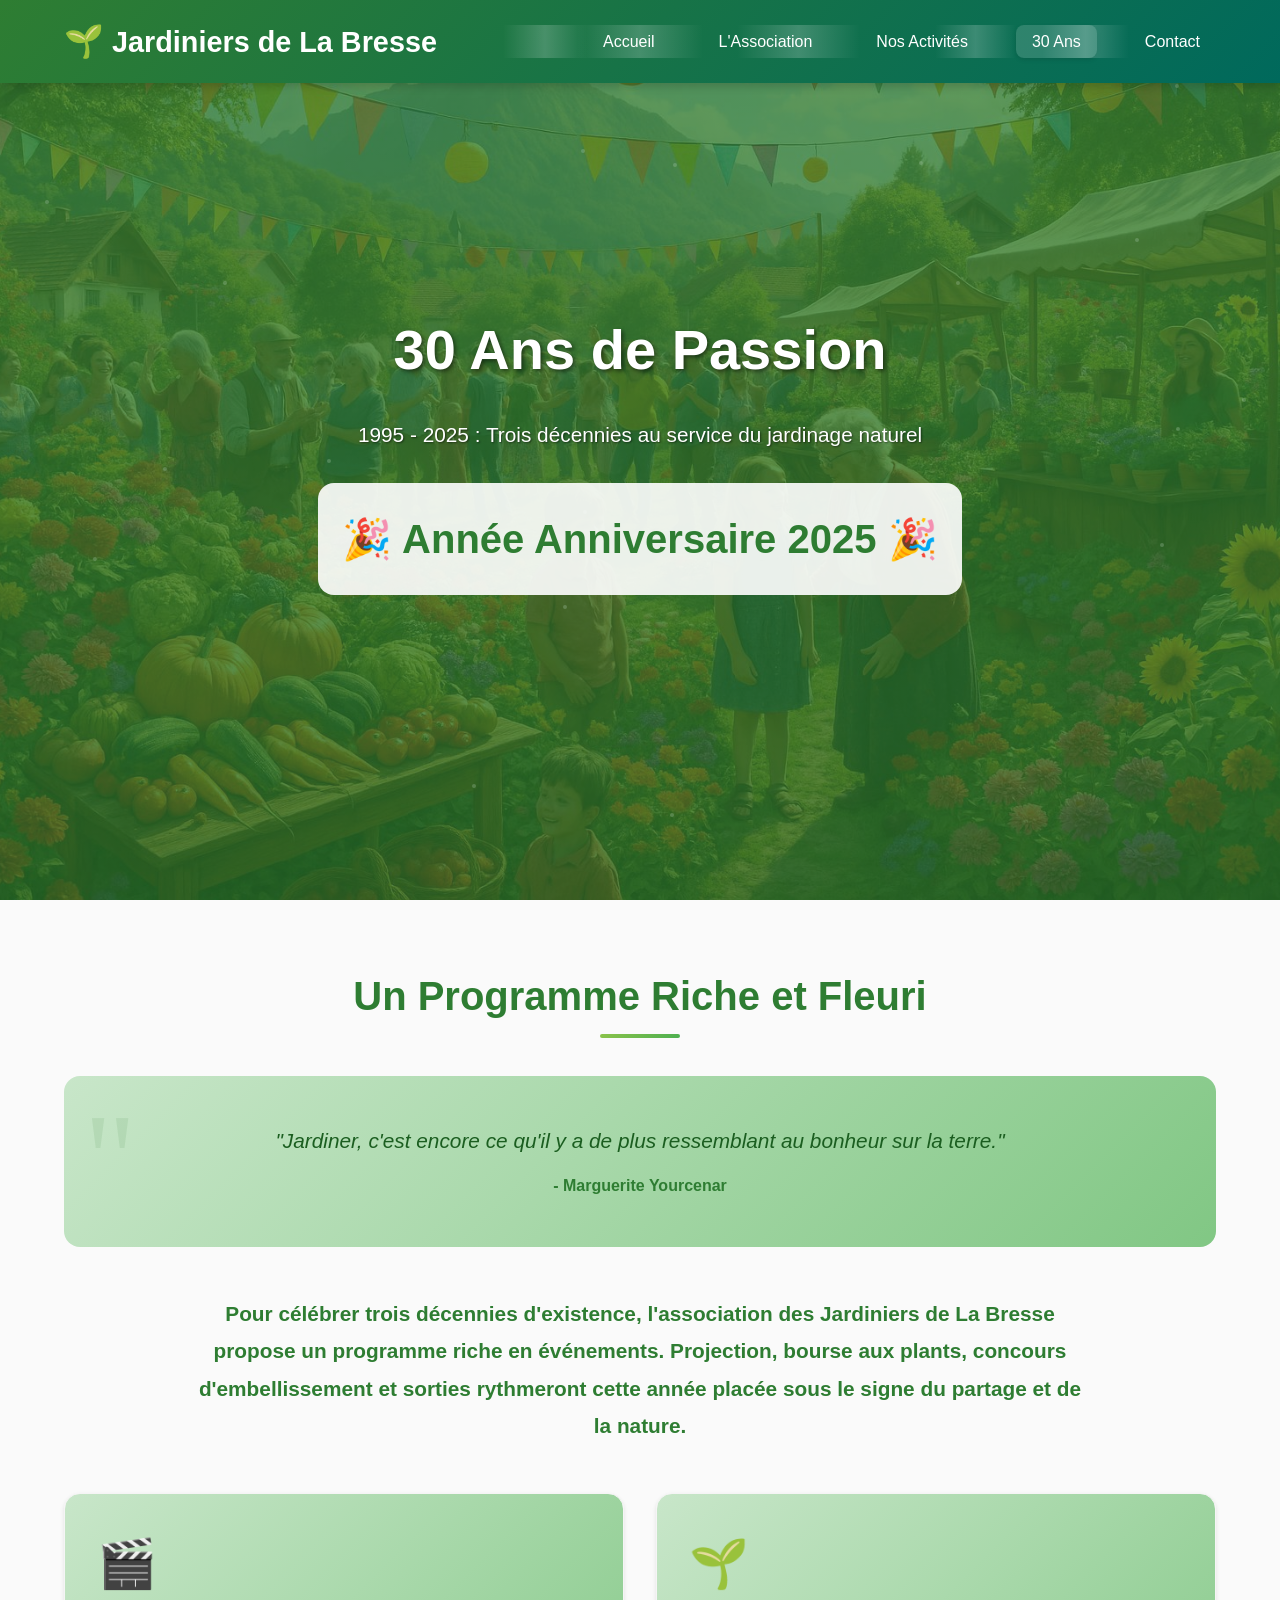
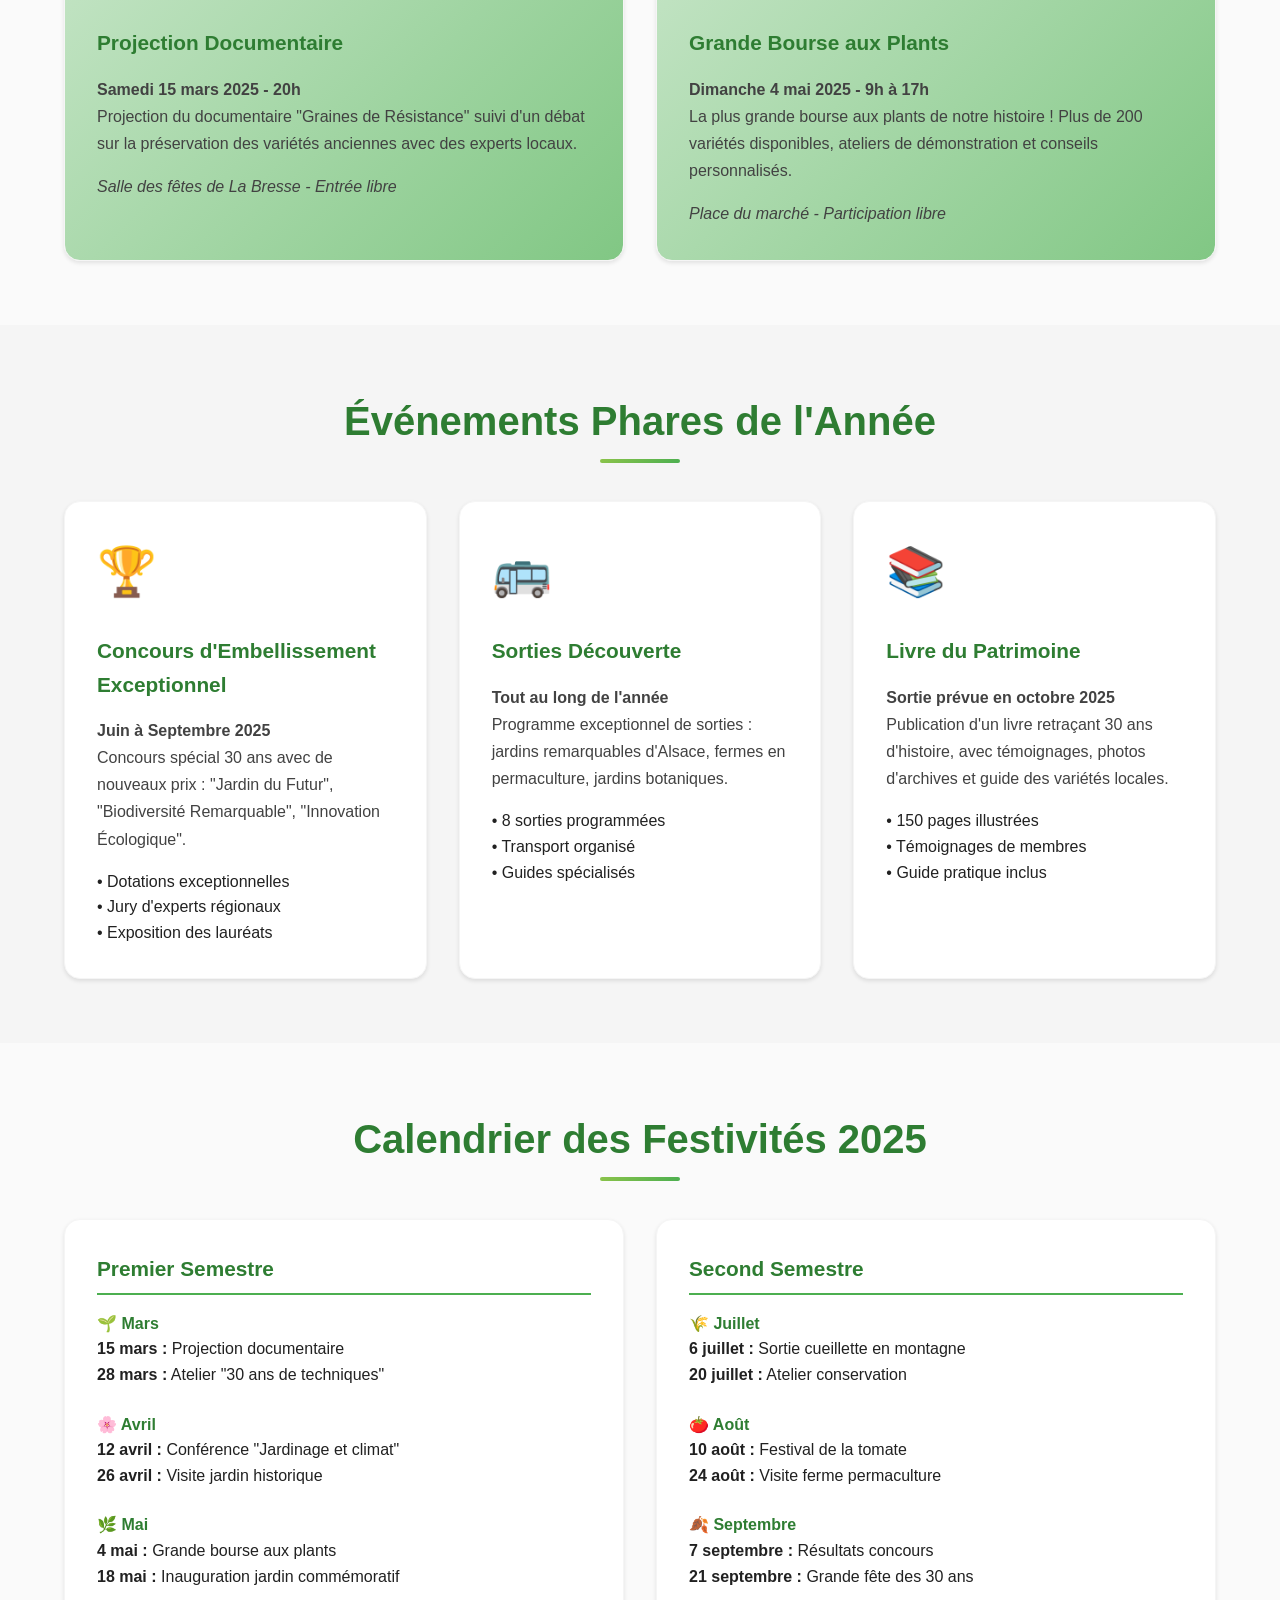
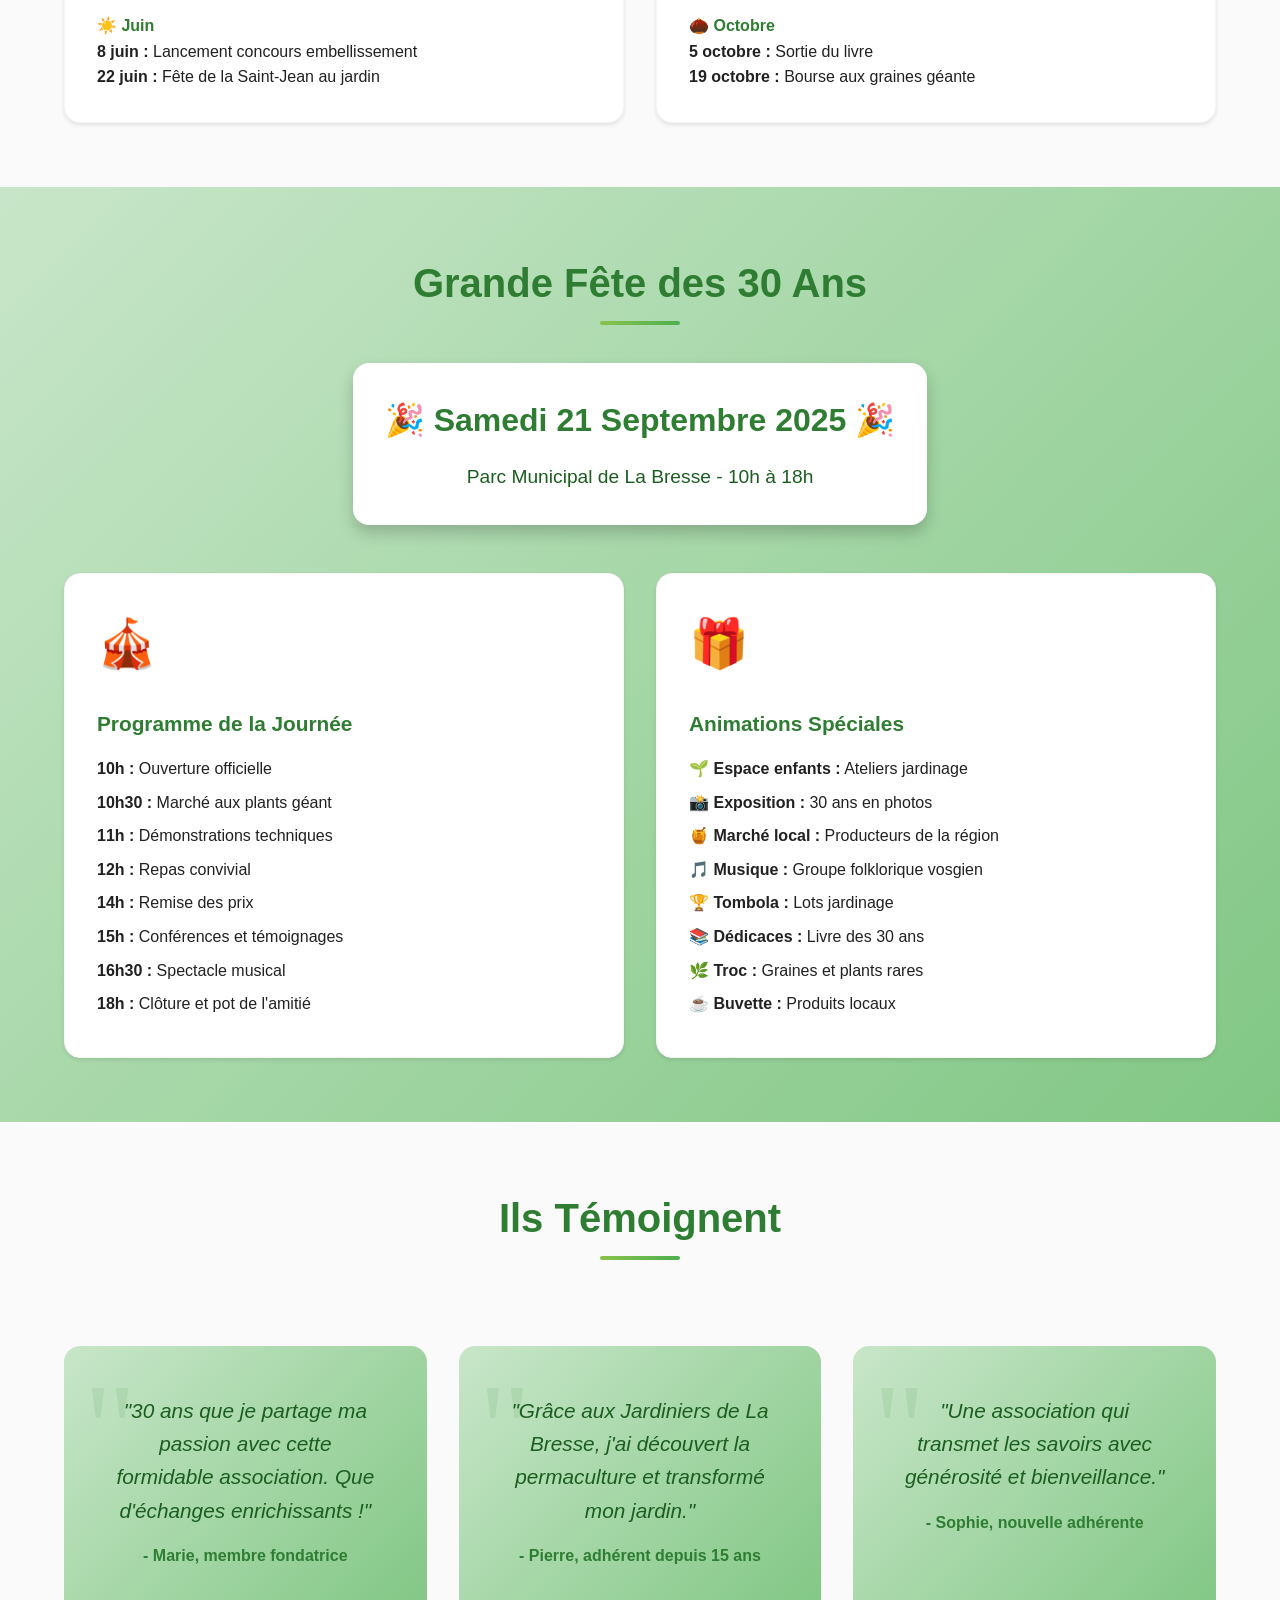
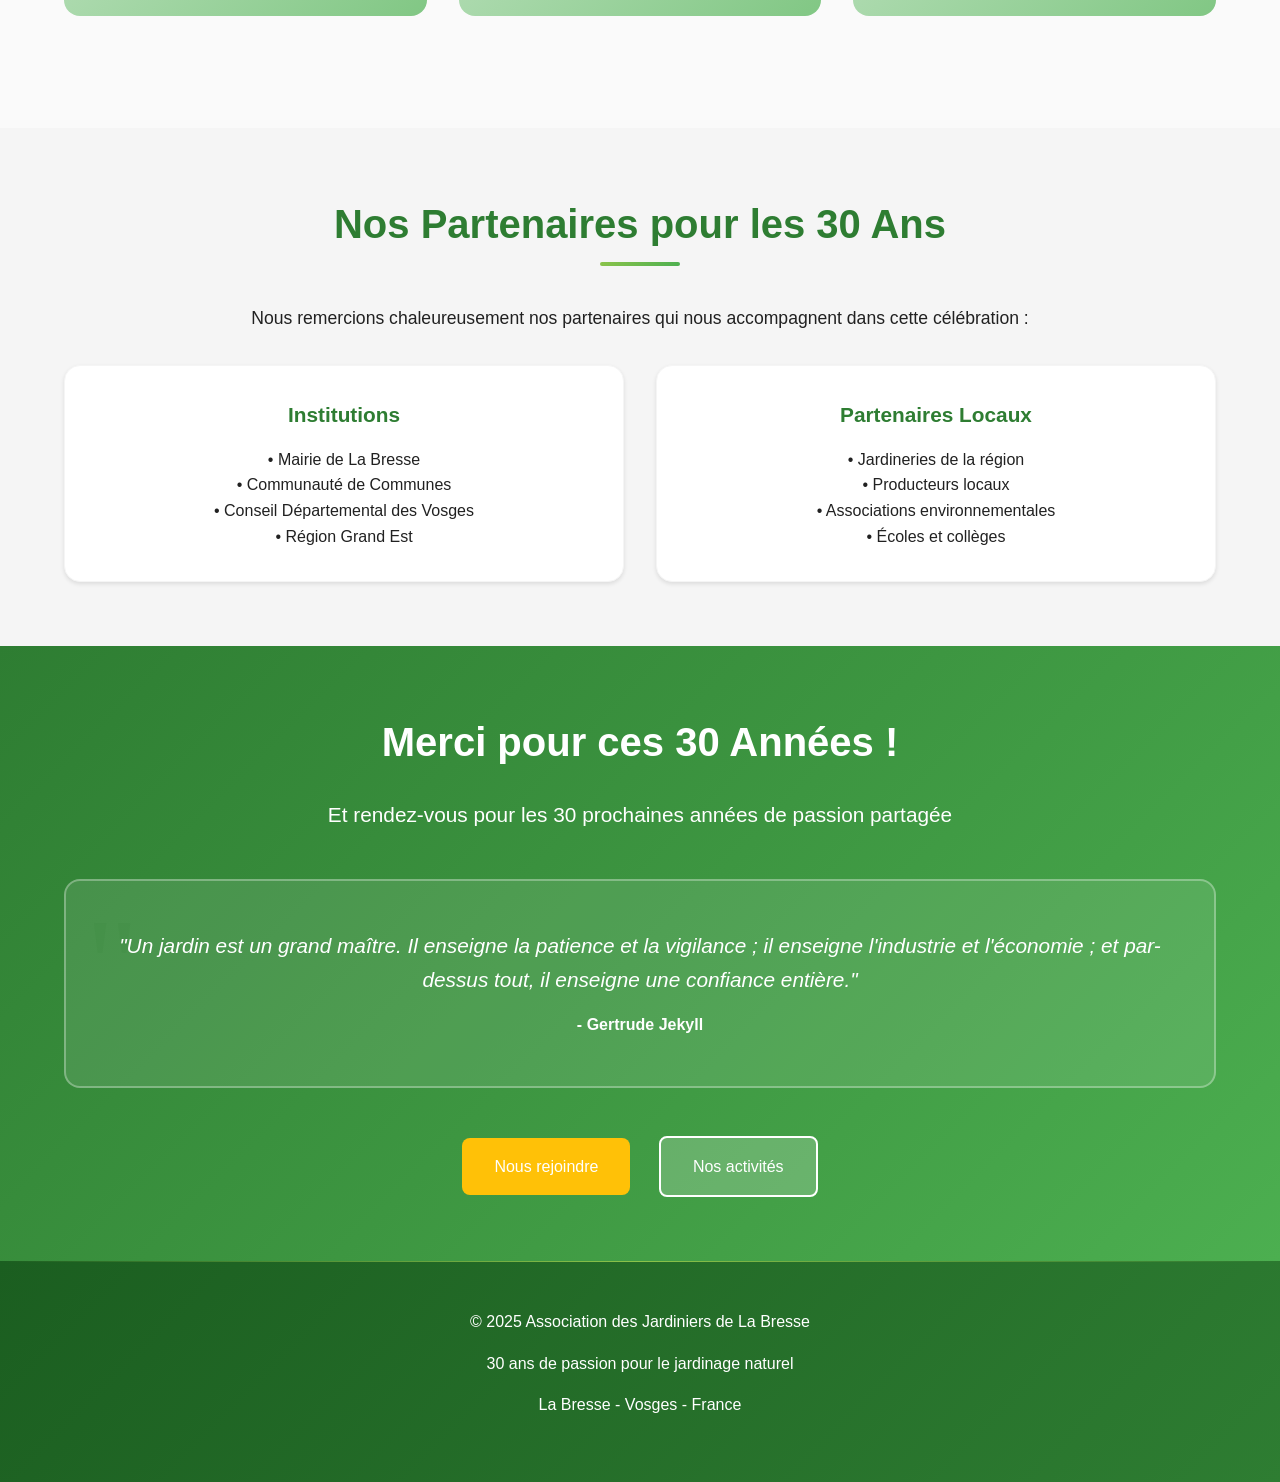
==== 30ans.html @ c486d7d0 "initial" ====
<!DOCTYPE html>
<html lang="fr">
<head>
    <meta charset="UTF-8">
    <meta name="viewport" content="width=device-width, initial-scale=1.0">
    <title>30 Ans - Jardiniers de La Bresse</title>
    <link rel="stylesheet" href="css/styles.css">
</head>
<body>
    <!-- Navigation -->
    <nav class="navbar">
        <div class="nav-container">
            <a href="index.html" class="logo">Jardiniers de La Bresse</a>
            <ul class="nav-menu">
                <li><a href="index.html" class="nav-link">Accueil</a></li>
                <li><a href="association.html" class="nav-link">L'Association</a></li>
                <li><a href="activites.html" class="nav-link">Nos Activités</a></li>
                <li><a href="30ans.html" class="nav-link active">30 Ans</a></li>
                <li><a href="contact.html" class="nav-link">Contact</a></li>
            </ul>
            <button class="nav-toggle" onclick="toggleMenu()">☰</button>
        </div>
    </nav>

    <!-- Section Hero -->
    <section class="hero" style="background: linear-gradient(rgba(46, 125, 50, 0.6), rgba(27, 94, 32, 0.6)), url('images/celebration-30ans.jpg'); background-size: cover; background-position: center;">
        <div class="hero-content">
            <h1>30 Ans de Passion</h1>
            <p class="subtitle">1995 - 2025 : Trois décennies au service du jardinage naturel</p>
            <div style="background: rgba(255, 255, 255, 0.9); padding: var(--spacing-md); border-radius: var(--border-radius-lg); margin-top: var(--spacing-lg); color: var(--color-vert-principal);">
                <h2 style="font-size: 2.5rem; margin: 0;">🎉 Année Anniversaire 2025 🎉</h2>
            </div>
        </div>
    </section>

    <!-- Section Programme Riche et Fleuri -->
    <section class="section">
        <div class="container">
            <h2 class="section-title">Un Programme Riche et Fleuri</h2>
            
            <div class="citation">
                <p class="citation-text">"Jardiner, c'est encore ce qu'il y a de plus ressemblant au bonheur sur la terre."</p>
                <p class="citation-author">- Marguerite Yourcenar</p>
            </div>

            <div style="text-align: center; max-width: 900px; margin: 0 auto var(--spacing-xl) auto;">
                <p style="font-size: 1.3rem; line-height: 1.8; margin-bottom: var(--spacing-lg); color: var(--color-vert-principal); font-weight: 500;">
                    <strong>Pour célébrer trois décennies d'existence, l'association des Jardiniers de La Bresse propose un programme riche en événements. 
                    Projection, bourse aux plants, concours d'embellissement et sorties rythmeront cette année placée sous le signe du partage et de la nature.</strong>
                </p>
            </div>

            <div class="grid grid-2">
                <div class="card" style="background: linear-gradient(135deg, var(--color-vert-tendre), var(--color-ciel));">
                    <div class="card-icon">🎬</div>
                    <h3>Projection Documentaire</h3>
                    <p><strong>Samedi 15 mars 2025 - 20h</strong></p>
                    <p>Projection du documentaire "Graines de Résistance" suivi d'un débat sur la préservation des variétés anciennes avec des experts locaux.</p>
                    <p style="margin-top: var(--spacing-sm); font-style: italic;">Salle des fêtes de La Bresse - Entrée libre</p>
                </div>
                <div class="card" style="background: linear-gradient(135deg, var(--color-vert-tendre), var(--color-ciel));">
                    <div class="card-icon">🌱</div>
                    <h3>Grande Bourse aux Plants</h3>
                    <p><strong>Dimanche 4 mai 2025 - 9h à 17h</strong></p>
                    <p>La plus grande bourse aux plants de notre histoire ! Plus de 200 variétés disponibles, ateliers de démonstration et conseils personnalisés.</p>
                    <p style="margin-top: var(--spacing-sm); font-style: italic;">Place du marché - Participation libre</p>
                </div>
            </div>
        </div>
    </section>

    <!-- Section Événements Phares -->
    <section class="section" style="background: var(--color-gris-clair);">
        <div class="container">
            <h2 class="section-title">Événements Phares de l'Année</h2>
            
            <div class="grid grid-3">
                <div class="card">
                    <div class="card-icon">🏆</div>
                    <h3>Concours d'Embellissement Exceptionnel</h3>
                    <p><strong>Juin à Septembre 2025</strong></p>
                    <p>Concours spécial 30 ans avec de nouveaux prix : "Jardin du Futur", "Biodiversité Remarquable", "Innovation Écologique".</p>
                    <ul style="list-style: none; padding: 0; margin-top: var(--spacing-sm);">
                        <li>• Dotations exceptionnelles</li>
                        <li>• Jury d'experts régionaux</li>
                        <li>• Exposition des lauréats</li>
                    </ul>
                </div>
                <div class="card">
                    <div class="card-icon">🚌</div>
                    <h3>Sorties Découverte</h3>
                    <p><strong>Tout au long de l'année</strong></p>
                    <p>Programme exceptionnel de sorties : jardins remarquables d'Alsace, fermes en permaculture, jardins botaniques.</p>
                    <ul style="list-style: none; padding: 0; margin-top: var(--spacing-sm);">
                        <li>• 8 sorties programmées</li>
                        <li>• Transport organisé</li>
                        <li>• Guides spécialisés</li>
                    </ul>
                </div>
                <div class="card">
                    <div class="card-icon">📚</div>
                    <h3>Livre du Patrimoine</h3>
                    <p><strong>Sortie prévue en octobre 2025</strong></p>
                    <p>Publication d'un livre retraçant 30 ans d'histoire, avec témoignages, photos d'archives et guide des variétés locales.</p>
                    <ul style="list-style: none; padding: 0; margin-top: var(--spacing-sm);">
                        <li>• 150 pages illustrées</li>
                        <li>• Témoignages de membres</li>
                        <li>• Guide pratique inclus</li>
                    </ul>
                </div>
            </div>
        </div>
    </section>

    <!-- Section Calendrier Détaillé -->
    <section class="section">
        <div class="container">
            <h2 class="section-title">Calendrier des Festivités 2025</h2>
            
            <div class="grid grid-2">
                <div class="card">
                    <h3 style="color: var(--color-vert-principal); border-bottom: 2px solid var(--color-vert-clair); padding-bottom: var(--spacing-xs);">Premier Semestre</h3>
                    
                    <div style="margin-bottom: var(--spacing-md);">
                        <h4 style="color: var(--color-vert-principal);">🌱 Mars</h4>
                        <ul style="list-style: none; padding: 0;">
                            <li><strong>15 mars :</strong> Projection documentaire</li>
                            <li><strong>28 mars :</strong> Atelier "30 ans de techniques"</li>
                        </ul>
                    </div>
                    
                    <div style="margin-bottom: var(--spacing-md);">
                        <h4 style="color: var(--color-vert-principal);">🌸 Avril</h4>
                        <ul style="list-style: none; padding: 0;">
                            <li><strong>12 avril :</strong> Conférence "Jardinage et climat"</li>
                            <li><strong>26 avril :</strong> Visite jardin historique</li>
                        </ul>
                    </div>
                    
                    <div style="margin-bottom: var(--spacing-md);">
                        <h4 style="color: var(--color-vert-principal);">🌿 Mai</h4>
                        <ul style="list-style: none; padding: 0;">
                            <li><strong>4 mai :</strong> Grande bourse aux plants</li>
                            <li><strong>18 mai :</strong> Inauguration jardin commémoratif</li>
                        </ul>
                    </div>
                    
                    <div>
                        <h4 style="color: var(--color-vert-principal);">☀️ Juin</h4>
                        <ul style="list-style: none; padding: 0;">
                            <li><strong>8 juin :</strong> Lancement concours embellissement</li>
                            <li><strong>22 juin :</strong> Fête de la Saint-Jean au jardin</li>
                        </ul>
                    </div>
                </div>
                
                <div class="card">
                    <h3 style="color: var(--color-vert-principal); border-bottom: 2px solid var(--color-vert-clair); padding-bottom: var(--spacing-xs);">Second Semestre</h3>
                    
                    <div style="margin-bottom: var(--spacing-md);">
                        <h4 style="color: var(--color-vert-principal);">🌾 Juillet</h4>
                        <ul style="list-style: none; padding: 0;">
                            <li><strong>6 juillet :</strong> Sortie cueillette en montagne</li>
                            <li><strong>20 juillet :</strong> Atelier conservation</li>
                        </ul>
                    </div>
                    
                    <div style="margin-bottom: var(--spacing-md);">
                        <h4 style="color: var(--color-vert-principal);">🍅 Août</h4>
                        <ul style="list-style: none; padding: 0;">
                            <li><strong>10 août :</strong> Festival de la tomate</li>
                            <li><strong>24 août :</strong> Visite ferme permaculture</li>
                        </ul>
                    </div>
                    
                    <div style="margin-bottom: var(--spacing-md);">
                        <h4 style="color: var(--color-vert-principal);">🍂 Septembre</h4>
                        <ul style="list-style: none; padding: 0;">
                            <li><strong>7 septembre :</strong> Résultats concours</li>
                            <li><strong>21 septembre :</strong> Grande fête des 30 ans</li>
                        </ul>
                    </div>
                    
                    <div>
                        <h4 style="color: var(--color-vert-principal);">🌰 Octobre</h4>
                        <ul style="list-style: none; padding: 0;">
                            <li><strong>5 octobre :</strong> Sortie du livre</li>
                            <li><strong>19 octobre :</strong> Bourse aux graines géante</li>
                        </ul>
                    </div>
                </div>
            </div>
        </div>
    </section>

    <!-- Section Grande Fête -->
    <section class="section" style="background: linear-gradient(135deg, var(--color-vert-tendre), var(--color-ciel));">
        <div class="container">
            <h2 class="section-title">Grande Fête des 30 Ans</h2>
            
            <div style="text-align: center; margin-bottom: var(--spacing-xl);">
                <div style="background: var(--color-blanc); padding: var(--spacing-lg); border-radius: var(--border-radius-lg); display: inline-block; box-shadow: var(--shadow-lg);">
                    <h3 style="color: var(--color-vert-principal); font-size: 2rem; margin-bottom: var(--spacing-sm);">🎉 Samedi 21 Septembre 2025 🎉</h3>
                    <p style="font-size: 1.2rem; color: var(--color-vert-fonce);">Parc Municipal de La Bresse - 10h à 18h</p>
                </div>
            </div>

            <div class="grid grid-2">
                <div class="card">
                    <div class="card-icon">🎪</div>
                    <h3>Programme de la Journée</h3>
                    <ul style="list-style: none; padding: 0;">
                        <li style="margin-bottom: var(--spacing-xs);"><strong>10h :</strong> Ouverture officielle</li>
                        <li style="margin-bottom: var(--spacing-xs);"><strong>10h30 :</strong> Marché aux plants géant</li>
                        <li style="margin-bottom: var(--spacing-xs);"><strong>11h :</strong> Démonstrations techniques</li>
                        <li style="margin-bottom: var(--spacing-xs);"><strong>12h :</strong> Repas convivial</li>
                        <li style="margin-bottom: var(--spacing-xs);"><strong>14h :</strong> Remise des prix</li>
                        <li style="margin-bottom: var(--spacing-xs);"><strong>15h :</strong> Conférences et témoignages</li>
                        <li style="margin-bottom: var(--spacing-xs);"><strong>16h30 :</strong> Spectacle musical</li>
                        <li style="margin-bottom: var(--spacing-xs);"><strong>18h :</strong> Clôture et pot de l'amitié</li>
                    </ul>
                </div>
                <div class="card">
                    <div class="card-icon">🎁</div>
                    <h3>Animations Spéciales</h3>
                    <ul style="list-style: none; padding: 0;">
                        <li style="margin-bottom: var(--spacing-xs);">🌱 <strong>Espace enfants :</strong> Ateliers jardinage</li>
                        <li style="margin-bottom: var(--spacing-xs);">📸 <strong>Exposition :</strong> 30 ans en photos</li>
                        <li style="margin-bottom: var(--spacing-xs);">🍯 <strong>Marché local :</strong> Producteurs de la région</li>
                        <li style="margin-bottom: var(--spacing-xs);">🎵 <strong>Musique :</strong> Groupe folklorique vosgien</li>
                        <li style="margin-bottom: var(--spacing-xs);">🏆 <strong>Tombola :</strong> Lots jardinage</li>
                        <li style="margin-bottom: var(--spacing-xs);">📚 <strong>Dédicaces :</strong> Livre des 30 ans</li>
                        <li style="margin-bottom: var(--spacing-xs);">🌿 <strong>Troc :</strong> Graines et plants rares</li>
                        <li style="margin-bottom: var(--spacing-xs);">☕ <strong>Buvette :</strong> Produits locaux</li>
                    </ul>
                </div>
            </div>
        </div>
    </section>

    <!-- Section Témoignages -->
    <section class="section">
        <div class="container">
            <h2 class="section-title">Ils Témoignent</h2>
            
            <div class="grid grid-3">
                <div class="citation">
                    <p class="citation-text">"30 ans que je partage ma passion avec cette formidable association. Que d'échanges enrichissants !"</p>
                    <p class="citation-author">- Marie, membre fondatrice</p>
                </div>
                <div class="citation">
                    <p class="citation-text">"Grâce aux Jardiniers de La Bresse, j'ai découvert la permaculture et transformé mon jardin."</p>
                    <p class="citation-author">- Pierre, adhérent depuis 15 ans</p>
                </div>
                <div class="citation">
                    <p class="citation-text">"Une association qui transmet les savoirs avec générosité et bienveillance."</p>
                    <p class="citation-author">- Sophie, nouvelle adhérente</p>
                </div>
            </div>
        </div>
    </section>

    <!-- Section Partenaires -->
    <section class="section" style="background: var(--color-gris-clair);">
        <div class="container">
            <h2 class="section-title">Nos Partenaires pour les 30 Ans</h2>
            
            <div style="text-align: center;">
                <p style="font-size: 1.1rem; margin-bottom: var(--spacing-lg);">
                    Nous remercions chaleureusement nos partenaires qui nous accompagnent dans cette célébration :
                </p>
                
                <div class="grid grid-2">
                    <div class="card">
                        <h3 style="color: var(--color-vert-principal);">Institutions</h3>
                        <ul style="list-style: none; padding: 0;">
                            <li>• Mairie de La Bresse</li>
                            <li>• Communauté de Communes</li>
                            <li>• Conseil Départemental des Vosges</li>
                            <li>• Région Grand Est</li>
                        </ul>
                    </div>
                    <div class="card">
                        <h3 style="color: var(--color-vert-principal);">Partenaires Locaux</h3>
                        <ul style="list-style: none; padding: 0;">
                            <li>• Jardineries de la région</li>
                            <li>• Producteurs locaux</li>
                            <li>• Associations environnementales</li>
                            <li>• Écoles et collèges</li>
                        </ul>
                    </div>
                </div>
            </div>
        </div>
    </section>

    <!-- Section Citation finale -->
    <section class="section" style="background: linear-gradient(135deg, var(--color-vert-principal), var(--color-vert-clair));">
        <div class="container">
            <div style="text-align: center; color: var(--color-blanc);">
                <h2 style="font-size: 2.5rem; margin-bottom: var(--spacing-md);">Merci pour ces 30 Années !</h2>
                <p style="font-size: 1.3rem; margin-bottom: var(--spacing-lg);">
                    Et rendez-vous pour les 30 prochaines années de passion partagée
                </p>
                <div class="citation" style="background: rgba(255, 255, 255, 0.1); border: 2px solid rgba(255, 255, 255, 0.3);">
                    <p class="citation-text" style="color: var(--color-blanc);">"Un jardin est un grand maître. Il enseigne la patience et la vigilance ; il enseigne l'industrie et l'économie ; et par-dessus tout, il enseigne une confiance entière."</p>
                    <p class="citation-author" style="color: var(--color-blanc);">- Gertrude Jekyll</p>
                </div>
                <div style="margin-top: var(--spacing-lg);">
                    <a href="contact.html" class="btn" style="background: var(--color-soleil); color: var(--color-blanc); margin-right: var(--spacing-md);">Nous rejoindre</a>
                    <a href="activites.html" class="btn" style="background: rgba(255, 255, 255, 0.2); color: var(--color-blanc); border: 2px solid var(--color-blanc);">Nos activités</a>
                </div>
            </div>
        </div>
    </section>

    <!-- Footer -->
    <footer class="footer">
        <div class="container">
            <p>&copy; 2025 Association des Jardiniers de La Bresse</p>
            <p>30 ans de passion pour le jardinage naturel</p>
            <p>La Bresse - Vosges - France</p>
        </div>
    </footer>

    <script src="js/script.js"></script>
</body>
</html>
---- css/styles.css ----
/* Variables CSS pour la palette de couleurs vertes naturelles */
:root {
  /* Couleurs principales - Tons verts naturels */
  --color-vert-principal: #2E7D32;
  --color-vert-clair: #4CAF50;
  --color-vert-fonce: #1B5E20;
  --color-vert-sauge: #8BC34A;
  --color-vert-tendre: #C8E6C9;
  --color-vert-emeraude: #00695C;
  
  /* Couleurs complémentaires */
  --color-terre: #8D6E63;
  --color-terre-clair: #BCAAA4;
  --color-soleil: #FFC107;
  --color-ciel: #81C784;
  
  /* Couleurs neutres */
  --color-blanc: #FFFFFF;
  --color-blanc-casse: #FAFAFA;
  --color-gris-clair: #F5F5F5;
  --color-gris: #9E9E9E;
  --color-gris-fonce: #424242;
  --color-noir: #212121;
  
  /* Espacements */
  --spacing-xs: 0.5rem;
  --spacing-sm: 1rem;
  --spacing-md: 1.5rem;
  --spacing-lg: 2rem;
  --spacing-xl: 3rem;
  --spacing-xxl: 4rem;
  
  /* Bordures */
  --border-radius: 8px;
  --border-radius-lg: 16px;
  
  /* Ombres */
  --shadow-sm: 0 2px 4px rgba(0, 0, 0, 0.1);
  --shadow-md: 0 4px 8px rgba(0, 0, 0, 0.15);
  --shadow-lg: 0 8px 16px rgba(0, 0, 0, 0.2);
}

/* Reset et base */
* {
  margin: 0;
  padding: 0;
  box-sizing: border-box;
}

body {
  font-family: 'Segoe UI', Tahoma, Geneva, Verdana, sans-serif;
  line-height: 1.6;
  color: var(--color-noir);
  background-color: var(--color-blanc-casse);
}

/* Navigation */
.navbar {
  background: linear-gradient(135deg, var(--color-vert-principal), var(--color-vert-emeraude));
  padding: var(--spacing-sm) 0;
  position: fixed;
  top: 0;
  width: 100%;
  z-index: 1000;
  box-shadow: var(--shadow-md);
  backdrop-filter: blur(10px);
}

.nav-container {
  max-width: 1200px;
  margin: 0 auto;
  padding: 0 var(--spacing-md);
  display: flex;
  justify-content: space-between;
  align-items: center;
}

.logo {
  font-size: 1.8rem;
  font-weight: bold;
  color: var(--color-blanc);
  text-decoration: none;
  display: flex;
  align-items: center;
  gap: var(--spacing-xs);
}

.logo::before {
  content: "🌱";
  font-size: 2rem;
}

.nav-menu {
  display: flex;
  list-style: none;
  gap: var(--spacing-lg);
}

.nav-link {
  color: var(--color-blanc);
  text-decoration: none;
  font-weight: 500;
  padding: var(--spacing-xs) var(--spacing-sm);
  border-radius: var(--border-radius);
  transition: all 0.3s ease;
  position: relative;
  overflow: hidden;
}

.nav-link::before {
  content: '';
  position: absolute;
  top: 0;
  left: -100%;
  width: 100%;
  height: 100%;
  background: linear-gradient(90deg, transparent, rgba(255, 255, 255, 0.2), transparent);
  transition: left 0.5s ease;
}

.nav-link:hover::before {
  left: 100%;
}

.nav-link:hover,
.nav-link.active {
  background: rgba(255, 255, 255, 0.15);
  transform: translateY(-2px);
  box-shadow: var(--shadow-sm);
}

/* Menu mobile */
.nav-toggle {
  display: none;
  background: none;
  border: none;
  color: var(--color-blanc);
  font-size: 1.5rem;
  cursor: pointer;
}

/* Hero sections */
.hero {
  height: 100vh;
  display: flex;
  align-items: center;
  justify-content: center;
  text-align: center;
  color: var(--color-blanc);
  position: relative;
  overflow: hidden;
}

.hero::before {
  content: '';
  position: absolute;
  top: 0;
  left: 0;
  right: 0;
  bottom: 0;
  background: rgba(46, 125, 50, 0.4);
  z-index: 1;
}

.hero-content {
  position: relative;
  z-index: 2;
  max-width: 800px;
  padding: 0 var(--spacing-md);
}

.hero h1 {
  font-size: 3.5rem;
  margin-bottom: var(--spacing-md);
  text-shadow: 2px 2px 4px rgba(0, 0, 0, 0.5);
  animation: fadeInUp 1s ease-out;
}

.hero .subtitle {
  font-size: 1.3rem;
  margin-bottom: var(--spacing-lg);
  text-shadow: 1px 1px 2px rgba(0, 0, 0, 0.5);
  animation: fadeInUp 1s ease-out 0.3s both;
}

.hero .cta-button {
  display: inline-block;
  background: linear-gradient(135deg, var(--color-soleil), #FF8F00);
  color: var(--color-blanc);
  padding: var(--spacing-sm) var(--spacing-xl);
  text-decoration: none;
  border-radius: var(--border-radius-lg);
  font-weight: bold;
  font-size: 1.1rem;
  transition: all 0.3s ease;
  box-shadow: var(--shadow-md);
  animation: fadeInUp 1s ease-out 0.6s both;
}

.hero .cta-button:hover {
  transform: translateY(-3px);
  box-shadow: var(--shadow-lg);
  background: linear-gradient(135deg, #FF8F00, var(--color-soleil));
}

/* Sections */
.section {
  padding: var(--spacing-xxl) 0;
}

.container {
  max-width: 1200px;
  margin: 0 auto;
  padding: 0 var(--spacing-md);
}

.section-title {
  text-align: center;
  font-size: 2.5rem;
  color: var(--color-vert-principal);
  margin-bottom: var(--spacing-xl);
  position: relative;
}

.section-title::after {
  content: '';
  position: absolute;
  bottom: -10px;
  left: 50%;
  transform: translateX(-50%);
  width: 80px;
  height: 4px;
  background: linear-gradient(135deg, var(--color-vert-sauge), var(--color-vert-clair));
  border-radius: 2px;
}

/* Grilles et cartes */
.grid {
  display: grid;
  gap: var(--spacing-lg);
}

.grid-2 {
  grid-template-columns: repeat(auto-fit, minmax(300px, 1fr));
}

.grid-3 {
  grid-template-columns: repeat(auto-fit, minmax(250px, 1fr));
}

.card {
  background: var(--color-blanc);
  border-radius: var(--border-radius-lg);
  padding: var(--spacing-lg);
  box-shadow: var(--shadow-sm);
  transition: all 0.3s ease;
  border: 1px solid var(--color-gris-clair);
}

.card:hover {
  transform: translateY(-5px);
  box-shadow: var(--shadow-lg);
  border-color: var(--color-vert-clair);
}

.card-icon {
  font-size: 3rem;
  margin-bottom: var(--spacing-md);
  color: var(--color-vert-principal);
}

.card h3 {
  color: var(--color-vert-principal);
  margin-bottom: var(--spacing-sm);
  font-size: 1.3rem;
}

.card p {
  color: var(--color-gris-fonce);
  line-height: 1.7;
}

/* Citations */
.citation {
  background: linear-gradient(135deg, var(--color-vert-tendre), var(--color-ciel));
  padding: var(--spacing-xl);
  border-radius: var(--border-radius-lg);
  margin: var(--spacing-xl) 0;
  text-align: center;
  position: relative;
  overflow: hidden;
}

.citation::before {
  content: '"';
  position: absolute;
  top: -20px;
  left: 20px;
  font-size: 8rem;
  color: rgba(46, 125, 50, 0.1);
  font-family: serif;
}

.citation-text {
  font-size: 1.3rem;
  font-style: italic;
  color: var(--color-vert-fonce);
  margin-bottom: var(--spacing-sm);
  position: relative;
  z-index: 2;
}

.citation-author {
  font-weight: bold;
  color: var(--color-vert-principal);
  position: relative;
  z-index: 2;
}

/* Boutons */
.btn {
  display: inline-block;
  padding: var(--spacing-sm) var(--spacing-lg);
  border-radius: var(--border-radius);
  text-decoration: none;
  font-weight: 500;
  transition: all 0.3s ease;
  cursor: pointer;
  border: none;
  font-size: 1rem;
}

.btn-primary {
  background: linear-gradient(135deg, var(--color-vert-principal), var(--color-vert-clair));
  color: var(--color-blanc);
  box-shadow: var(--shadow-sm);
}

.btn-primary:hover {
  transform: translateY(-2px);
  box-shadow: var(--shadow-md);
  background: linear-gradient(135deg, var(--color-vert-clair), var(--color-vert-sauge));
}

.btn-secondary {
  background: var(--color-blanc);
  color: var(--color-vert-principal);
  border: 2px solid var(--color-vert-principal);
}

.btn-secondary:hover {
  background: var(--color-vert-principal);
  color: var(--color-blanc);
  transform: translateY(-2px);
}

/* Footer */
.footer {
  background: linear-gradient(135deg, var(--color-vert-fonce), var(--color-vert-principal));
  color: var(--color-blanc);
  text-align: center;
  padding: var(--spacing-xl) 0;
  position: relative;
  overflow: hidden;
}

.footer::before {
  content: '';
  position: absolute;
  top: 0;
  left: 0;
  right: 0;
  height: 1px;
  background: linear-gradient(90deg, transparent, var(--color-vert-sauge), transparent);
}

.footer p {
  margin-bottom: var(--spacing-sm);
  position: relative;
  z-index: 2;
}

.footer a {
  color: var(--color-vert-sauge);
  text-decoration: none;
  transition: all 0.3s ease;
  position: relative;
  z-index: 2;
}

.footer a:hover {
  color: var(--color-soleil);
  text-shadow: 0 0 8px rgba(255, 193, 7, 0.5);
}

/* Animations */
@keyframes fadeInUp {
  from {
    opacity: 0;
    transform: translateY(30px);
  }
  to {
    opacity: 1;
    transform: translateY(0);
  }
}

@keyframes slideInLeft {
  from {
    opacity: 0;
    transform: translateX(-50px);
  }
  to {
    opacity: 1;
    transform: translateX(0);
  }
}

@keyframes slideInRight {
  from {
    opacity: 0;
    transform: translateX(50px);
  }
  to {
    opacity: 1;
    transform: translateX(0);
  }
}

/* Responsive */
@media (max-width: 768px) {
  .nav-toggle {
    display: block;
  }
  
  .nav-menu {
    position: fixed;
    top: 70px;
    left: -100%;
    width: 100%;
    height: calc(100vh - 70px);
    background: var(--color-vert-principal);
    flex-direction: column;
    justify-content: flex-start;
    align-items: center;
    padding-top: var(--spacing-xl);
    transition: left 0.3s ease;
  }
  
  .nav-menu.active {
    left: 0;
  }
  
  .nav-link {
    padding: var(--spacing-md);
    font-size: 1.2rem;
  }
  
  .hero h1 {
    font-size: 2.5rem;
  }
  
  .hero .subtitle {
    font-size: 1.1rem;
  }
  
  .section-title {
    font-size: 2rem;
  }
  
  .grid-2,
  .grid-3 {
    grid-template-columns: 1fr;
  }
}

@media (max-width: 480px) {
  .hero h1 {
    font-size: 2rem;
  }
  
  .hero .subtitle {
    font-size: 1rem;
  }
  
  .container {
    padding: 0 var(--spacing-sm);
  }
  
  .section {
    padding: var(--spacing-xl) 0;
  }
}
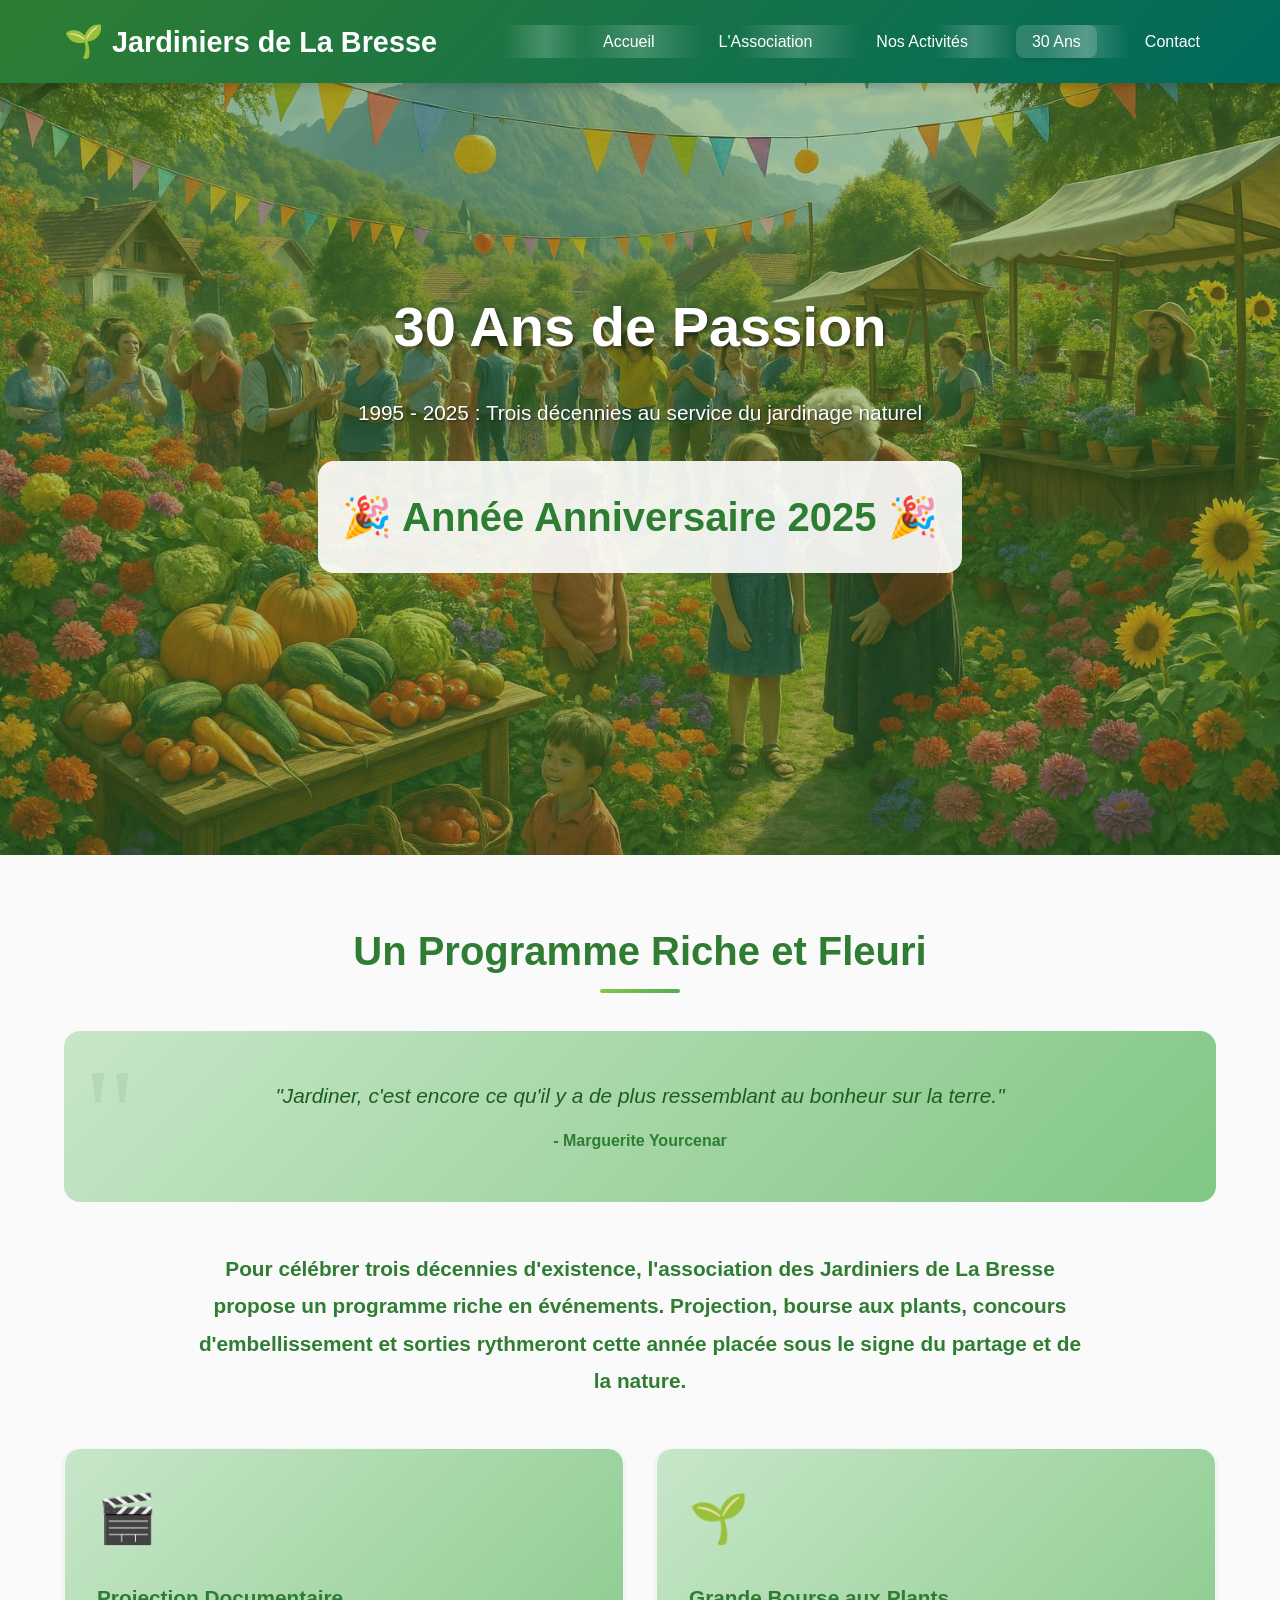
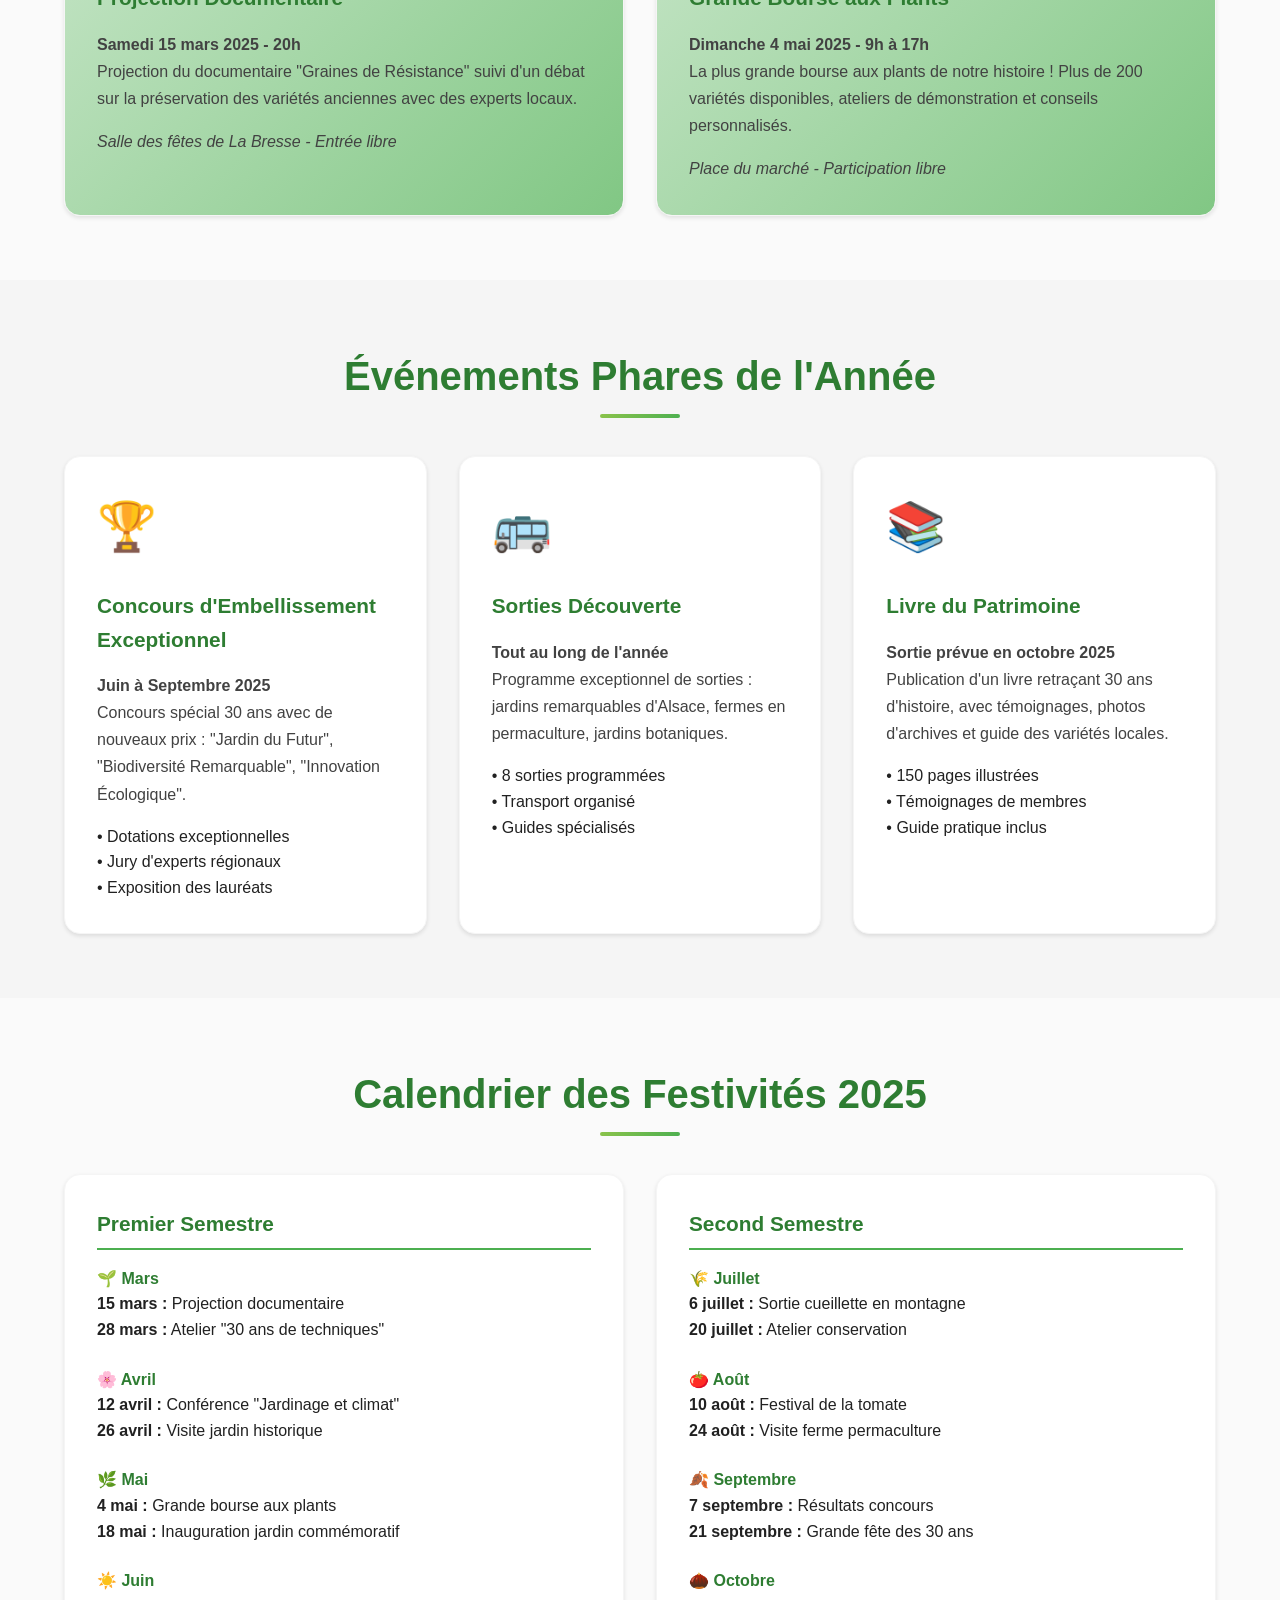
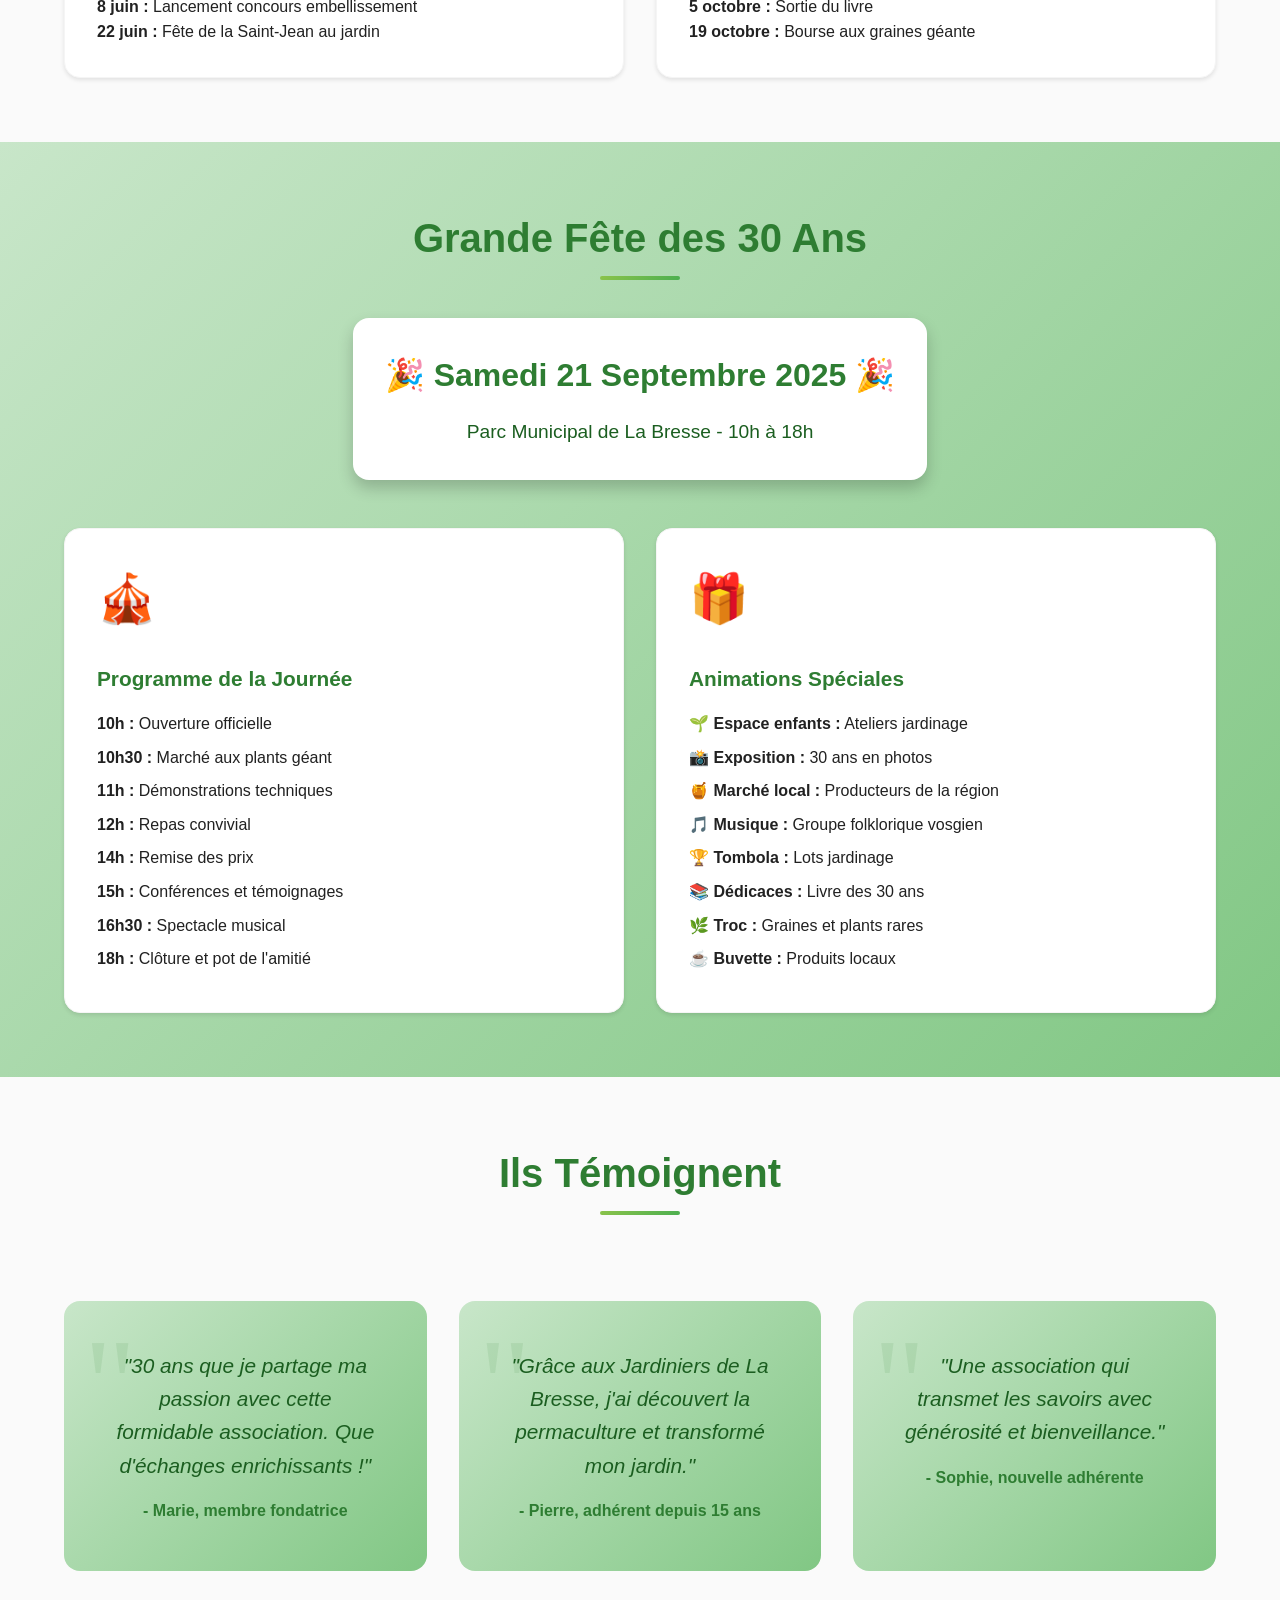
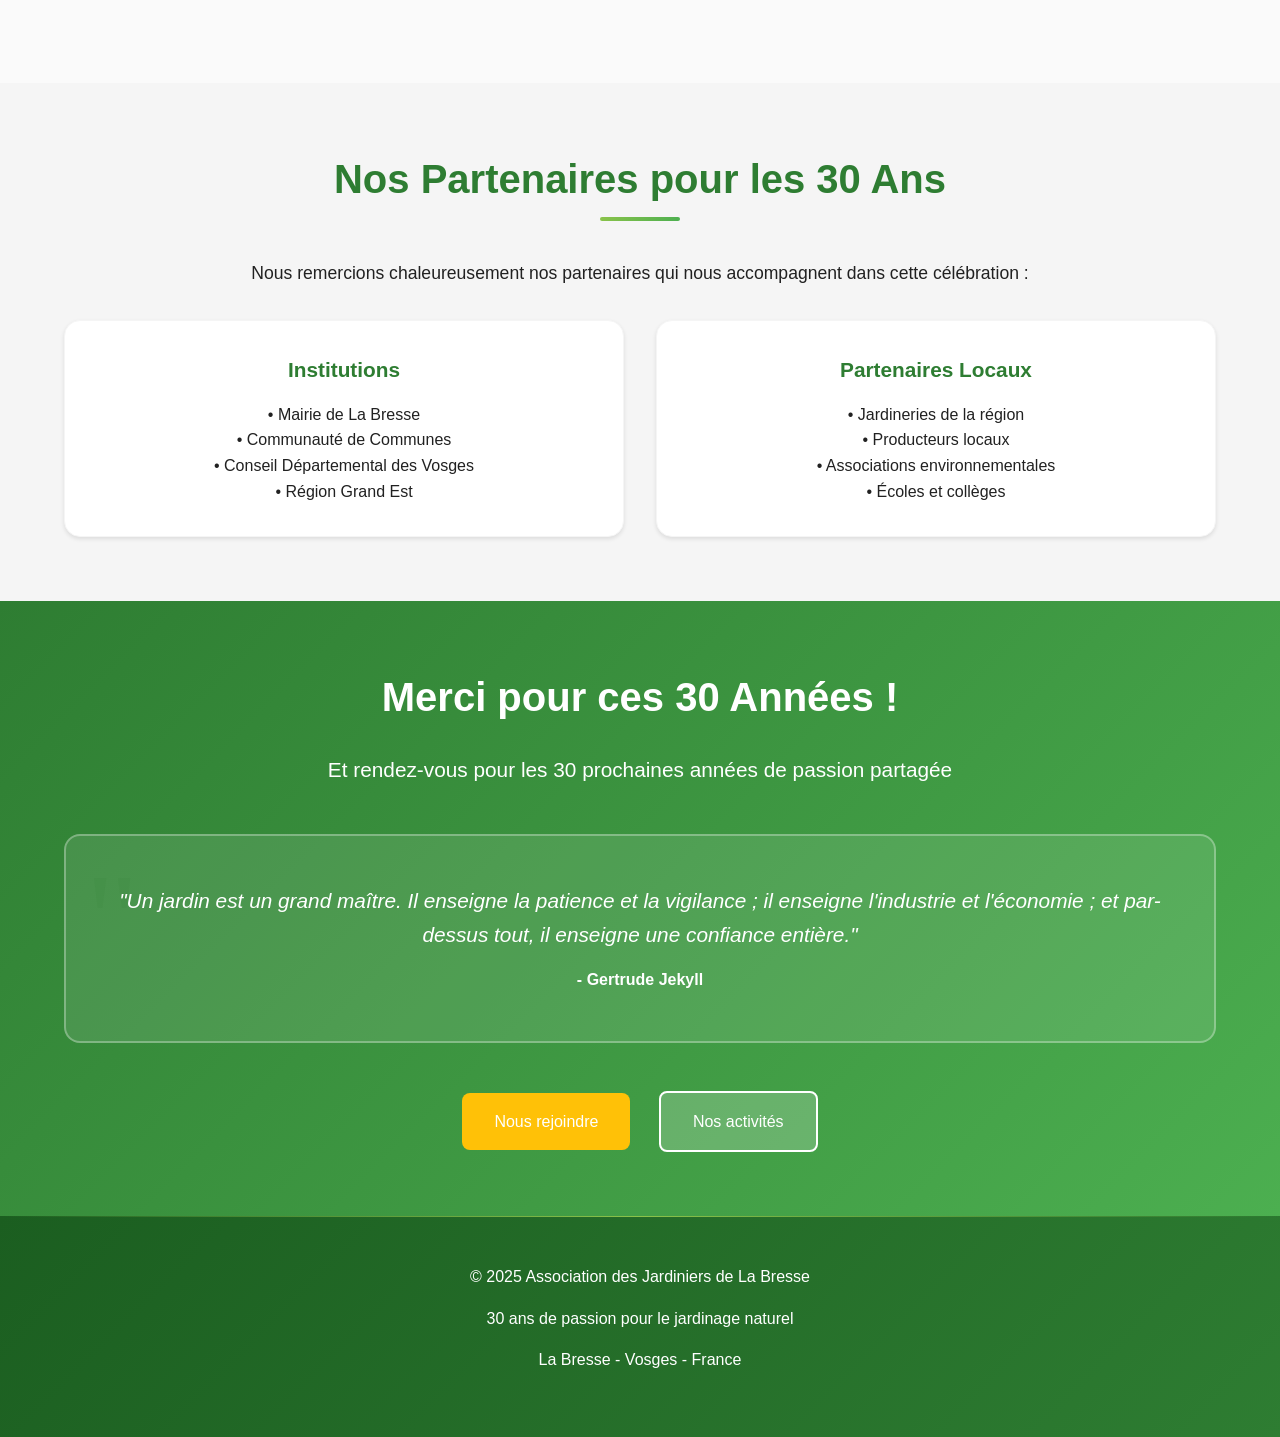
==== commit ad39d00c: "corrections" ====
--- a/30ans.html
+++ b/30ans.html
@@ -1,329 +1,567 @@
 <!DOCTYPE html>
 <html lang="fr">
-<head>
-    <meta charset="UTF-8">
-    <meta name="viewport" content="width=device-width, initial-scale=1.0">
+  <head>
+    <meta charset="UTF-8" />
+    <meta name="viewport" content="width=device-width, initial-scale=1.0" />
     <title>30 Ans - Jardiniers de La Bresse</title>
-    <link rel="stylesheet" href="css/styles.css">
-</head>
-<body>
+    <link rel="stylesheet" href="css/styles.css" />
+  </head>
+  <body>
     <!-- Navigation -->
     <nav class="navbar">
-        <div class="nav-container">
-            <a href="index.html" class="logo">Jardiniers de La Bresse</a>
-            <ul class="nav-menu">
-                <li><a href="index.html" class="nav-link">Accueil</a></li>
-                <li><a href="association.html" class="nav-link">L'Association</a></li>
-                <li><a href="activites.html" class="nav-link">Nos Activités</a></li>
-                <li><a href="30ans.html" class="nav-link active">30 Ans</a></li>
-                <li><a href="contact.html" class="nav-link">Contact</a></li>
-            </ul>
-            <button class="nav-toggle" onclick="toggleMenu()">☰</button>
-        </div>
+      <div class="nav-container">
+        <a href="index.html" class="logo">Jardiniers de La Bresse</a>
+        <ul class="nav-menu">
+          <li><a href="index.html" class="nav-link">Accueil</a></li>
+          <li><a href="association.html" class="nav-link">L'Association</a></li>
+          <li><a href="activites.html" class="nav-link">Nos Activités</a></li>
+          <li><a href="30ans.html" class="nav-link active">30 Ans</a></li>
+          <li><a href="contact.html" class="nav-link">Contact</a></li>
+        </ul>
+        <button class="nav-toggle" onclick="toggleMenu()">☰</button>
+      </div>
     </nav>
 
     <!-- Section Hero -->
-    <section class="hero" style="background: linear-gradient(rgba(46, 125, 50, 0.6), rgba(27, 94, 32, 0.6)), url('images/celebration-30ans.jpg'); background-size: cover; background-position: center;">
-        <div class="hero-content">
-            <h1>30 Ans de Passion</h1>
-            <p class="subtitle">1995 - 2025 : Trois décennies au service du jardinage naturel</p>
-            <div style="background: rgba(255, 255, 255, 0.9); padding: var(--spacing-md); border-radius: var(--border-radius-lg); margin-top: var(--spacing-lg); color: var(--color-vert-principal);">
-                <h2 style="font-size: 2.5rem; margin: 0;">🎉 Année Anniversaire 2025 🎉</h2>
-            </div>
-        </div>
+    <section
+      class="hero"
+      style="
+        height: 95vh;
+        background: url('images/celebration-30ans.jpg');
+        background-size: cover;
+        background-position: center;
+      "
+    >
+      <div class="hero-content">
+        <h1>30 Ans de Passion</h1>
+        <p class="subtitle">
+          1995 - 2025 : Trois décennies au service du jardinage naturel
+        </p>
+        <div
+          style="
+            background: rgba(255, 255, 255, 0.9);
+            padding: var(--spacing-md);
+            border-radius: var(--border-radius-lg);
+            margin-top: var(--spacing-lg);
+            color: var(--color-vert-principal);
+          "
+        >
+          <h2 style="font-size: 2.5rem; margin: 0">
+            🎉 Année Anniversaire 2025 🎉
+          </h2>
+        </div>
+      </div>
     </section>
 
     <!-- Section Programme Riche et Fleuri -->
     <section class="section">
-        <div class="container">
-            <h2 class="section-title">Un Programme Riche et Fleuri</h2>
-            
-            <div class="citation">
-                <p class="citation-text">"Jardiner, c'est encore ce qu'il y a de plus ressemblant au bonheur sur la terre."</p>
-                <p class="citation-author">- Marguerite Yourcenar</p>
-            </div>
-
-            <div style="text-align: center; max-width: 900px; margin: 0 auto var(--spacing-xl) auto;">
-                <p style="font-size: 1.3rem; line-height: 1.8; margin-bottom: var(--spacing-lg); color: var(--color-vert-principal); font-weight: 500;">
-                    <strong>Pour célébrer trois décennies d'existence, l'association des Jardiniers de La Bresse propose un programme riche en événements. 
-                    Projection, bourse aux plants, concours d'embellissement et sorties rythmeront cette année placée sous le signe du partage et de la nature.</strong>
-                </p>
-            </div>
-
-            <div class="grid grid-2">
-                <div class="card" style="background: linear-gradient(135deg, var(--color-vert-tendre), var(--color-ciel));">
-                    <div class="card-icon">🎬</div>
-                    <h3>Projection Documentaire</h3>
-                    <p><strong>Samedi 15 mars 2025 - 20h</strong></p>
-                    <p>Projection du documentaire "Graines de Résistance" suivi d'un débat sur la préservation des variétés anciennes avec des experts locaux.</p>
-                    <p style="margin-top: var(--spacing-sm); font-style: italic;">Salle des fêtes de La Bresse - Entrée libre</p>
-                </div>
-                <div class="card" style="background: linear-gradient(135deg, var(--color-vert-tendre), var(--color-ciel));">
-                    <div class="card-icon">🌱</div>
-                    <h3>Grande Bourse aux Plants</h3>
-                    <p><strong>Dimanche 4 mai 2025 - 9h à 17h</strong></p>
-                    <p>La plus grande bourse aux plants de notre histoire ! Plus de 200 variétés disponibles, ateliers de démonstration et conseils personnalisés.</p>
-                    <p style="margin-top: var(--spacing-sm); font-style: italic;">Place du marché - Participation libre</p>
-                </div>
-            </div>
-        </div>
+      <div class="container">
+        <h2 class="section-title">Un Programme Riche et Fleuri</h2>
+
+        <div class="citation">
+          <p class="citation-text">
+            "Jardiner, c'est encore ce qu'il y a de plus ressemblant au bonheur
+            sur la terre."
+          </p>
+          <p class="citation-author">- Marguerite Yourcenar</p>
+        </div>
+
+        <div
+          style="
+            text-align: center;
+            max-width: 900px;
+            margin: 0 auto var(--spacing-xl) auto;
+          "
+        >
+          <p
+            style="
+              font-size: 1.3rem;
+              line-height: 1.8;
+              margin-bottom: var(--spacing-lg);
+              color: var(--color-vert-principal);
+              font-weight: 500;
+            "
+          >
+            <strong
+              >Pour célébrer trois décennies d'existence, l'association des
+              Jardiniers de La Bresse propose un programme riche en événements.
+              Projection, bourse aux plants, concours d'embellissement et
+              sorties rythmeront cette année placée sous le signe du partage et
+              de la nature.</strong
+            >
+          </p>
+        </div>
+
+        <div class="grid grid-2">
+          <div
+            class="card"
+            style="
+              background: linear-gradient(
+                135deg,
+                var(--color-vert-tendre),
+                var(--color-ciel)
+              );
+            "
+          >
+            <div class="card-icon">🎬</div>
+            <h3>Projection Documentaire</h3>
+            <p><strong>Samedi 15 mars 2025 - 20h</strong></p>
+            <p>
+              Projection du documentaire "Graines de Résistance" suivi d'un
+              débat sur la préservation des variétés anciennes avec des experts
+              locaux.
+            </p>
+            <p style="margin-top: var(--spacing-sm); font-style: italic">
+              Salle des fêtes de La Bresse - Entrée libre
+            </p>
+          </div>
+          <div
+            class="card"
+            style="
+              background: linear-gradient(
+                135deg,
+                var(--color-vert-tendre),
+                var(--color-ciel)
+              );
+            "
+          >
+            <div class="card-icon">🌱</div>
+            <h3>Grande Bourse aux Plants</h3>
+            <p><strong>Dimanche 4 mai 2025 - 9h à 17h</strong></p>
+            <p>
+              La plus grande bourse aux plants de notre histoire ! Plus de 200
+              variétés disponibles, ateliers de démonstration et conseils
+              personnalisés.
+            </p>
+            <p style="margin-top: var(--spacing-sm); font-style: italic">
+              Place du marché - Participation libre
+            </p>
+          </div>
+        </div>
+      </div>
     </section>
 
     <!-- Section Événements Phares -->
-    <section class="section" style="background: var(--color-gris-clair);">
-        <div class="container">
-            <h2 class="section-title">Événements Phares de l'Année</h2>
-            
-            <div class="grid grid-3">
-                <div class="card">
-                    <div class="card-icon">🏆</div>
-                    <h3>Concours d'Embellissement Exceptionnel</h3>
-                    <p><strong>Juin à Septembre 2025</strong></p>
-                    <p>Concours spécial 30 ans avec de nouveaux prix : "Jardin du Futur", "Biodiversité Remarquable", "Innovation Écologique".</p>
-                    <ul style="list-style: none; padding: 0; margin-top: var(--spacing-sm);">
-                        <li>• Dotations exceptionnelles</li>
-                        <li>• Jury d'experts régionaux</li>
-                        <li>• Exposition des lauréats</li>
-                    </ul>
-                </div>
-                <div class="card">
-                    <div class="card-icon">🚌</div>
-                    <h3>Sorties Découverte</h3>
-                    <p><strong>Tout au long de l'année</strong></p>
-                    <p>Programme exceptionnel de sorties : jardins remarquables d'Alsace, fermes en permaculture, jardins botaniques.</p>
-                    <ul style="list-style: none; padding: 0; margin-top: var(--spacing-sm);">
-                        <li>• 8 sorties programmées</li>
-                        <li>• Transport organisé</li>
-                        <li>• Guides spécialisés</li>
-                    </ul>
-                </div>
-                <div class="card">
-                    <div class="card-icon">📚</div>
-                    <h3>Livre du Patrimoine</h3>
-                    <p><strong>Sortie prévue en octobre 2025</strong></p>
-                    <p>Publication d'un livre retraçant 30 ans d'histoire, avec témoignages, photos d'archives et guide des variétés locales.</p>
-                    <ul style="list-style: none; padding: 0; margin-top: var(--spacing-sm);">
-                        <li>• 150 pages illustrées</li>
-                        <li>• Témoignages de membres</li>
-                        <li>• Guide pratique inclus</li>
-                    </ul>
-                </div>
-            </div>
-        </div>
+    <section class="section" style="background: var(--color-gris-clair)">
+      <div class="container">
+        <h2 class="section-title">Événements Phares de l'Année</h2>
+
+        <div class="grid grid-3">
+          <div class="card">
+            <div class="card-icon">🏆</div>
+            <h3>Concours d'Embellissement Exceptionnel</h3>
+            <p><strong>Juin à Septembre 2025</strong></p>
+            <p>
+              Concours spécial 30 ans avec de nouveaux prix : "Jardin du Futur",
+              "Biodiversité Remarquable", "Innovation Écologique".
+            </p>
+            <ul
+              style="
+                list-style: none;
+                padding: 0;
+                margin-top: var(--spacing-sm);
+              "
+            >
+              <li>• Dotations exceptionnelles</li>
+              <li>• Jury d'experts régionaux</li>
+              <li>• Exposition des lauréats</li>
+            </ul>
+          </div>
+          <div class="card">
+            <div class="card-icon">🚌</div>
+            <h3>Sorties Découverte</h3>
+            <p><strong>Tout au long de l'année</strong></p>
+            <p>
+              Programme exceptionnel de sorties : jardins remarquables d'Alsace,
+              fermes en permaculture, jardins botaniques.
+            </p>
+            <ul
+              style="
+                list-style: none;
+                padding: 0;
+                margin-top: var(--spacing-sm);
+              "
+            >
+              <li>• 8 sorties programmées</li>
+              <li>• Transport organisé</li>
+              <li>• Guides spécialisés</li>
+            </ul>
+          </div>
+          <div class="card">
+            <div class="card-icon">📚</div>
+            <h3>Livre du Patrimoine</h3>
+            <p><strong>Sortie prévue en octobre 2025</strong></p>
+            <p>
+              Publication d'un livre retraçant 30 ans d'histoire, avec
+              témoignages, photos d'archives et guide des variétés locales.
+            </p>
+            <ul
+              style="
+                list-style: none;
+                padding: 0;
+                margin-top: var(--spacing-sm);
+              "
+            >
+              <li>• 150 pages illustrées</li>
+              <li>• Témoignages de membres</li>
+              <li>• Guide pratique inclus</li>
+            </ul>
+          </div>
+        </div>
+      </div>
     </section>
 
     <!-- Section Calendrier Détaillé -->
     <section class="section">
-        <div class="container">
-            <h2 class="section-title">Calendrier des Festivités 2025</h2>
-            
-            <div class="grid grid-2">
-                <div class="card">
-                    <h3 style="color: var(--color-vert-principal); border-bottom: 2px solid var(--color-vert-clair); padding-bottom: var(--spacing-xs);">Premier Semestre</h3>
-                    
-                    <div style="margin-bottom: var(--spacing-md);">
-                        <h4 style="color: var(--color-vert-principal);">🌱 Mars</h4>
-                        <ul style="list-style: none; padding: 0;">
-                            <li><strong>15 mars :</strong> Projection documentaire</li>
-                            <li><strong>28 mars :</strong> Atelier "30 ans de techniques"</li>
-                        </ul>
-                    </div>
-                    
-                    <div style="margin-bottom: var(--spacing-md);">
-                        <h4 style="color: var(--color-vert-principal);">🌸 Avril</h4>
-                        <ul style="list-style: none; padding: 0;">
-                            <li><strong>12 avril :</strong> Conférence "Jardinage et climat"</li>
-                            <li><strong>26 avril :</strong> Visite jardin historique</li>
-                        </ul>
-                    </div>
-                    
-                    <div style="margin-bottom: var(--spacing-md);">
-                        <h4 style="color: var(--color-vert-principal);">🌿 Mai</h4>
-                        <ul style="list-style: none; padding: 0;">
-                            <li><strong>4 mai :</strong> Grande bourse aux plants</li>
-                            <li><strong>18 mai :</strong> Inauguration jardin commémoratif</li>
-                        </ul>
-                    </div>
-                    
-                    <div>
-                        <h4 style="color: var(--color-vert-principal);">☀️ Juin</h4>
-                        <ul style="list-style: none; padding: 0;">
-                            <li><strong>8 juin :</strong> Lancement concours embellissement</li>
-                            <li><strong>22 juin :</strong> Fête de la Saint-Jean au jardin</li>
-                        </ul>
-                    </div>
-                </div>
-                
-                <div class="card">
-                    <h3 style="color: var(--color-vert-principal); border-bottom: 2px solid var(--color-vert-clair); padding-bottom: var(--spacing-xs);">Second Semestre</h3>
-                    
-                    <div style="margin-bottom: var(--spacing-md);">
-                        <h4 style="color: var(--color-vert-principal);">🌾 Juillet</h4>
-                        <ul style="list-style: none; padding: 0;">
-                            <li><strong>6 juillet :</strong> Sortie cueillette en montagne</li>
-                            <li><strong>20 juillet :</strong> Atelier conservation</li>
-                        </ul>
-                    </div>
-                    
-                    <div style="margin-bottom: var(--spacing-md);">
-                        <h4 style="color: var(--color-vert-principal);">🍅 Août</h4>
-                        <ul style="list-style: none; padding: 0;">
-                            <li><strong>10 août :</strong> Festival de la tomate</li>
-                            <li><strong>24 août :</strong> Visite ferme permaculture</li>
-                        </ul>
-                    </div>
-                    
-                    <div style="margin-bottom: var(--spacing-md);">
-                        <h4 style="color: var(--color-vert-principal);">🍂 Septembre</h4>
-                        <ul style="list-style: none; padding: 0;">
-                            <li><strong>7 septembre :</strong> Résultats concours</li>
-                            <li><strong>21 septembre :</strong> Grande fête des 30 ans</li>
-                        </ul>
-                    </div>
-                    
-                    <div>
-                        <h4 style="color: var(--color-vert-principal);">🌰 Octobre</h4>
-                        <ul style="list-style: none; padding: 0;">
-                            <li><strong>5 octobre :</strong> Sortie du livre</li>
-                            <li><strong>19 octobre :</strong> Bourse aux graines géante</li>
-                        </ul>
-                    </div>
-                </div>
-            </div>
-        </div>
+      <div class="container">
+        <h2 class="section-title">Calendrier des Festivités 2025</h2>
+
+        <div class="grid grid-2">
+          <div class="card">
+            <h3
+              style="
+                color: var(--color-vert-principal);
+                border-bottom: 2px solid var(--color-vert-clair);
+                padding-bottom: var(--spacing-xs);
+              "
+            >
+              Premier Semestre
+            </h3>
+
+            <div style="margin-bottom: var(--spacing-md)">
+              <h4 style="color: var(--color-vert-principal)">🌱 Mars</h4>
+              <ul style="list-style: none; padding: 0">
+                <li><strong>15 mars :</strong> Projection documentaire</li>
+                <li>
+                  <strong>28 mars :</strong> Atelier "30 ans de techniques"
+                </li>
+              </ul>
+            </div>
+
+            <div style="margin-bottom: var(--spacing-md)">
+              <h4 style="color: var(--color-vert-principal)">🌸 Avril</h4>
+              <ul style="list-style: none; padding: 0">
+                <li>
+                  <strong>12 avril :</strong> Conférence "Jardinage et climat"
+                </li>
+                <li><strong>26 avril :</strong> Visite jardin historique</li>
+              </ul>
+            </div>
+
+            <div style="margin-bottom: var(--spacing-md)">
+              <h4 style="color: var(--color-vert-principal)">🌿 Mai</h4>
+              <ul style="list-style: none; padding: 0">
+                <li><strong>4 mai :</strong> Grande bourse aux plants</li>
+                <li>
+                  <strong>18 mai :</strong> Inauguration jardin commémoratif
+                </li>
+              </ul>
+            </div>
+
+            <div>
+              <h4 style="color: var(--color-vert-principal)">☀️ Juin</h4>
+              <ul style="list-style: none; padding: 0">
+                <li>
+                  <strong>8 juin :</strong> Lancement concours embellissement
+                </li>
+                <li>
+                  <strong>22 juin :</strong> Fête de la Saint-Jean au jardin
+                </li>
+              </ul>
+            </div>
+          </div>
+
+          <div class="card">
+            <h3
+              style="
+                color: var(--color-vert-principal);
+                border-bottom: 2px solid var(--color-vert-clair);
+                padding-bottom: var(--spacing-xs);
+              "
+            >
+              Second Semestre
+            </h3>
+
+            <div style="margin-bottom: var(--spacing-md)">
+              <h4 style="color: var(--color-vert-principal)">🌾 Juillet</h4>
+              <ul style="list-style: none; padding: 0">
+                <li>
+                  <strong>6 juillet :</strong> Sortie cueillette en montagne
+                </li>
+                <li><strong>20 juillet :</strong> Atelier conservation</li>
+              </ul>
+            </div>
+
+            <div style="margin-bottom: var(--spacing-md)">
+              <h4 style="color: var(--color-vert-principal)">🍅 Août</h4>
+              <ul style="list-style: none; padding: 0">
+                <li><strong>10 août :</strong> Festival de la tomate</li>
+                <li><strong>24 août :</strong> Visite ferme permaculture</li>
+              </ul>
+            </div>
+
+            <div style="margin-bottom: var(--spacing-md)">
+              <h4 style="color: var(--color-vert-principal)">🍂 Septembre</h4>
+              <ul style="list-style: none; padding: 0">
+                <li><strong>7 septembre :</strong> Résultats concours</li>
+                <li><strong>21 septembre :</strong> Grande fête des 30 ans</li>
+              </ul>
+            </div>
+
+            <div>
+              <h4 style="color: var(--color-vert-principal)">🌰 Octobre</h4>
+              <ul style="list-style: none; padding: 0">
+                <li><strong>5 octobre :</strong> Sortie du livre</li>
+                <li><strong>19 octobre :</strong> Bourse aux graines géante</li>
+              </ul>
+            </div>
+          </div>
+        </div>
+      </div>
     </section>
 
     <!-- Section Grande Fête -->
-    <section class="section" style="background: linear-gradient(135deg, var(--color-vert-tendre), var(--color-ciel));">
-        <div class="container">
-            <h2 class="section-title">Grande Fête des 30 Ans</h2>
-            
-            <div style="text-align: center; margin-bottom: var(--spacing-xl);">
-                <div style="background: var(--color-blanc); padding: var(--spacing-lg); border-radius: var(--border-radius-lg); display: inline-block; box-shadow: var(--shadow-lg);">
-                    <h3 style="color: var(--color-vert-principal); font-size: 2rem; margin-bottom: var(--spacing-sm);">🎉 Samedi 21 Septembre 2025 🎉</h3>
-                    <p style="font-size: 1.2rem; color: var(--color-vert-fonce);">Parc Municipal de La Bresse - 10h à 18h</p>
-                </div>
-            </div>
-
-            <div class="grid grid-2">
-                <div class="card">
-                    <div class="card-icon">🎪</div>
-                    <h3>Programme de la Journée</h3>
-                    <ul style="list-style: none; padding: 0;">
-                        <li style="margin-bottom: var(--spacing-xs);"><strong>10h :</strong> Ouverture officielle</li>
-                        <li style="margin-bottom: var(--spacing-xs);"><strong>10h30 :</strong> Marché aux plants géant</li>
-                        <li style="margin-bottom: var(--spacing-xs);"><strong>11h :</strong> Démonstrations techniques</li>
-                        <li style="margin-bottom: var(--spacing-xs);"><strong>12h :</strong> Repas convivial</li>
-                        <li style="margin-bottom: var(--spacing-xs);"><strong>14h :</strong> Remise des prix</li>
-                        <li style="margin-bottom: var(--spacing-xs);"><strong>15h :</strong> Conférences et témoignages</li>
-                        <li style="margin-bottom: var(--spacing-xs);"><strong>16h30 :</strong> Spectacle musical</li>
-                        <li style="margin-bottom: var(--spacing-xs);"><strong>18h :</strong> Clôture et pot de l'amitié</li>
-                    </ul>
-                </div>
-                <div class="card">
-                    <div class="card-icon">🎁</div>
-                    <h3>Animations Spéciales</h3>
-                    <ul style="list-style: none; padding: 0;">
-                        <li style="margin-bottom: var(--spacing-xs);">🌱 <strong>Espace enfants :</strong> Ateliers jardinage</li>
-                        <li style="margin-bottom: var(--spacing-xs);">📸 <strong>Exposition :</strong> 30 ans en photos</li>
-                        <li style="margin-bottom: var(--spacing-xs);">🍯 <strong>Marché local :</strong> Producteurs de la région</li>
-                        <li style="margin-bottom: var(--spacing-xs);">🎵 <strong>Musique :</strong> Groupe folklorique vosgien</li>
-                        <li style="margin-bottom: var(--spacing-xs);">🏆 <strong>Tombola :</strong> Lots jardinage</li>
-                        <li style="margin-bottom: var(--spacing-xs);">📚 <strong>Dédicaces :</strong> Livre des 30 ans</li>
-                        <li style="margin-bottom: var(--spacing-xs);">🌿 <strong>Troc :</strong> Graines et plants rares</li>
-                        <li style="margin-bottom: var(--spacing-xs);">☕ <strong>Buvette :</strong> Produits locaux</li>
-                    </ul>
-                </div>
-            </div>
-        </div>
+    <section
+      class="section"
+      style="
+        background: linear-gradient(
+          135deg,
+          var(--color-vert-tendre),
+          var(--color-ciel)
+        );
+      "
+    >
+      <div class="container">
+        <h2 class="section-title">Grande Fête des 30 Ans</h2>
+
+        <div style="text-align: center; margin-bottom: var(--spacing-xl)">
+          <div
+            style="
+              background: var(--color-blanc);
+              padding: var(--spacing-lg);
+              border-radius: var(--border-radius-lg);
+              display: inline-block;
+              box-shadow: var(--shadow-lg);
+            "
+          >
+            <h3
+              style="
+                color: var(--color-vert-principal);
+                font-size: 2rem;
+                margin-bottom: var(--spacing-sm);
+              "
+            >
+              🎉 Samedi 21 Septembre 2025 🎉
+            </h3>
+            <p style="font-size: 1.2rem; color: var(--color-vert-fonce)">
+              Parc Municipal de La Bresse - 10h à 18h
+            </p>
+          </div>
+        </div>
+
+        <div class="grid grid-2">
+          <div class="card">
+            <div class="card-icon">🎪</div>
+            <h3>Programme de la Journée</h3>
+            <ul style="list-style: none; padding: 0">
+              <li style="margin-bottom: var(--spacing-xs)">
+                <strong>10h :</strong> Ouverture officielle
+              </li>
+              <li style="margin-bottom: var(--spacing-xs)">
+                <strong>10h30 :</strong> Marché aux plants géant
+              </li>
+              <li style="margin-bottom: var(--spacing-xs)">
+                <strong>11h :</strong> Démonstrations techniques
+              </li>
+              <li style="margin-bottom: var(--spacing-xs)">
+                <strong>12h :</strong> Repas convivial
+              </li>
+              <li style="margin-bottom: var(--spacing-xs)">
+                <strong>14h :</strong> Remise des prix
+              </li>
+              <li style="margin-bottom: var(--spacing-xs)">
+                <strong>15h :</strong> Conférences et témoignages
+              </li>
+              <li style="margin-bottom: var(--spacing-xs)">
+                <strong>16h30 :</strong> Spectacle musical
+              </li>
+              <li style="margin-bottom: var(--spacing-xs)">
+                <strong>18h :</strong> Clôture et pot de l'amitié
+              </li>
+            </ul>
+          </div>
+          <div class="card">
+            <div class="card-icon">🎁</div>
+            <h3>Animations Spéciales</h3>
+            <ul style="list-style: none; padding: 0">
+              <li style="margin-bottom: var(--spacing-xs)">
+                🌱 <strong>Espace enfants :</strong> Ateliers jardinage
+              </li>
+              <li style="margin-bottom: var(--spacing-xs)">
+                📸 <strong>Exposition :</strong> 30 ans en photos
+              </li>
+              <li style="margin-bottom: var(--spacing-xs)">
+                🍯 <strong>Marché local :</strong> Producteurs de la région
+              </li>
+              <li style="margin-bottom: var(--spacing-xs)">
+                🎵 <strong>Musique :</strong> Groupe folklorique vosgien
+              </li>
+              <li style="margin-bottom: var(--spacing-xs)">
+                🏆 <strong>Tombola :</strong> Lots jardinage
+              </li>
+              <li style="margin-bottom: var(--spacing-xs)">
+                📚 <strong>Dédicaces :</strong> Livre des 30 ans
+              </li>
+              <li style="margin-bottom: var(--spacing-xs)">
+                🌿 <strong>Troc :</strong> Graines et plants rares
+              </li>
+              <li style="margin-bottom: var(--spacing-xs)">
+                ☕ <strong>Buvette :</strong> Produits locaux
+              </li>
+            </ul>
+          </div>
+        </div>
+      </div>
     </section>
 
     <!-- Section Témoignages -->
     <section class="section">
-        <div class="container">
-            <h2 class="section-title">Ils Témoignent</h2>
-            
-            <div class="grid grid-3">
-                <div class="citation">
-                    <p class="citation-text">"30 ans que je partage ma passion avec cette formidable association. Que d'échanges enrichissants !"</p>
-                    <p class="citation-author">- Marie, membre fondatrice</p>
-                </div>
-                <div class="citation">
-                    <p class="citation-text">"Grâce aux Jardiniers de La Bresse, j'ai découvert la permaculture et transformé mon jardin."</p>
-                    <p class="citation-author">- Pierre, adhérent depuis 15 ans</p>
-                </div>
-                <div class="citation">
-                    <p class="citation-text">"Une association qui transmet les savoirs avec générosité et bienveillance."</p>
-                    <p class="citation-author">- Sophie, nouvelle adhérente</p>
-                </div>
-            </div>
-        </div>
+      <div class="container">
+        <h2 class="section-title">Ils Témoignent</h2>
+
+        <div class="grid grid-3">
+          <div class="citation">
+            <p class="citation-text">
+              "30 ans que je partage ma passion avec cette formidable
+              association. Que d'échanges enrichissants !"
+            </p>
+            <p class="citation-author">- Marie, membre fondatrice</p>
+          </div>
+          <div class="citation">
+            <p class="citation-text">
+              "Grâce aux Jardiniers de La Bresse, j'ai découvert la permaculture
+              et transformé mon jardin."
+            </p>
+            <p class="citation-author">- Pierre, adhérent depuis 15 ans</p>
+          </div>
+          <div class="citation">
+            <p class="citation-text">
+              "Une association qui transmet les savoirs avec générosité et
+              bienveillance."
+            </p>
+            <p class="citation-author">- Sophie, nouvelle adhérente</p>
+          </div>
+        </div>
+      </div>
     </section>
 
     <!-- Section Partenaires -->
-    <section class="section" style="background: var(--color-gris-clair);">
-        <div class="container">
-            <h2 class="section-title">Nos Partenaires pour les 30 Ans</h2>
-            
-            <div style="text-align: center;">
-                <p style="font-size: 1.1rem; margin-bottom: var(--spacing-lg);">
-                    Nous remercions chaleureusement nos partenaires qui nous accompagnent dans cette célébration :
-                </p>
-                
-                <div class="grid grid-2">
-                    <div class="card">
-                        <h3 style="color: var(--color-vert-principal);">Institutions</h3>
-                        <ul style="list-style: none; padding: 0;">
-                            <li>• Mairie de La Bresse</li>
-                            <li>• Communauté de Communes</li>
-                            <li>• Conseil Départemental des Vosges</li>
-                            <li>• Région Grand Est</li>
-                        </ul>
-                    </div>
-                    <div class="card">
-                        <h3 style="color: var(--color-vert-principal);">Partenaires Locaux</h3>
-                        <ul style="list-style: none; padding: 0;">
-                            <li>• Jardineries de la région</li>
-                            <li>• Producteurs locaux</li>
-                            <li>• Associations environnementales</li>
-                            <li>• Écoles et collèges</li>
-                        </ul>
-                    </div>
-                </div>
-            </div>
-        </div>
+    <section class="section" style="background: var(--color-gris-clair)">
+      <div class="container">
+        <h2 class="section-title">Nos Partenaires pour les 30 Ans</h2>
+
+        <div style="text-align: center">
+          <p style="font-size: 1.1rem; margin-bottom: var(--spacing-lg)">
+            Nous remercions chaleureusement nos partenaires qui nous
+            accompagnent dans cette célébration :
+          </p>
+
+          <div class="grid grid-2">
+            <div class="card">
+              <h3 style="color: var(--color-vert-principal)">Institutions</h3>
+              <ul style="list-style: none; padding: 0">
+                <li>• Mairie de La Bresse</li>
+                <li>• Communauté de Communes</li>
+                <li>• Conseil Départemental des Vosges</li>
+                <li>• Région Grand Est</li>
+              </ul>
+            </div>
+            <div class="card">
+              <h3 style="color: var(--color-vert-principal)">
+                Partenaires Locaux
+              </h3>
+              <ul style="list-style: none; padding: 0">
+                <li>• Jardineries de la région</li>
+                <li>• Producteurs locaux</li>
+                <li>• Associations environnementales</li>
+                <li>• Écoles et collèges</li>
+              </ul>
+            </div>
+          </div>
+        </div>
+      </div>
     </section>
 
     <!-- Section Citation finale -->
-    <section class="section" style="background: linear-gradient(135deg, var(--color-vert-principal), var(--color-vert-clair));">
-        <div class="container">
-            <div style="text-align: center; color: var(--color-blanc);">
-                <h2 style="font-size: 2.5rem; margin-bottom: var(--spacing-md);">Merci pour ces 30 Années !</h2>
-                <p style="font-size: 1.3rem; margin-bottom: var(--spacing-lg);">
-                    Et rendez-vous pour les 30 prochaines années de passion partagée
-                </p>
-                <div class="citation" style="background: rgba(255, 255, 255, 0.1); border: 2px solid rgba(255, 255, 255, 0.3);">
-                    <p class="citation-text" style="color: var(--color-blanc);">"Un jardin est un grand maître. Il enseigne la patience et la vigilance ; il enseigne l'industrie et l'économie ; et par-dessus tout, il enseigne une confiance entière."</p>
-                    <p class="citation-author" style="color: var(--color-blanc);">- Gertrude Jekyll</p>
-                </div>
-                <div style="margin-top: var(--spacing-lg);">
-                    <a href="contact.html" class="btn" style="background: var(--color-soleil); color: var(--color-blanc); margin-right: var(--spacing-md);">Nous rejoindre</a>
-                    <a href="activites.html" class="btn" style="background: rgba(255, 255, 255, 0.2); color: var(--color-blanc); border: 2px solid var(--color-blanc);">Nos activités</a>
-                </div>
-            </div>
-        </div>
+    <section
+      class="section"
+      style="
+        background: linear-gradient(
+          135deg,
+          var(--color-vert-principal),
+          var(--color-vert-clair)
+        );
+      "
+    >
+      <div class="container">
+        <div style="text-align: center; color: var(--color-blanc)">
+          <h2 style="font-size: 2.5rem; margin-bottom: var(--spacing-md)">
+            Merci pour ces 30 Années !
+          </h2>
+          <p style="font-size: 1.3rem; margin-bottom: var(--spacing-lg)">
+            Et rendez-vous pour les 30 prochaines années de passion partagée
+          </p>
+          <div
+            class="citation"
+            style="
+              background: rgba(255, 255, 255, 0.1);
+              border: 2px solid rgba(255, 255, 255, 0.3);
+            "
+          >
+            <p class="citation-text" style="color: var(--color-blanc)">
+              "Un jardin est un grand maître. Il enseigne la patience et la
+              vigilance ; il enseigne l'industrie et l'économie ; et par-dessus
+              tout, il enseigne une confiance entière."
+            </p>
+            <p class="citation-author" style="color: var(--color-blanc)">
+              - Gertrude Jekyll
+            </p>
+          </div>
+          <div style="margin-top: var(--spacing-lg)">
+            <a
+              href="contact.html"
+              class="btn"
+              style="
+                background: var(--color-soleil);
+                color: var(--color-blanc);
+                margin-right: var(--spacing-md);
+              "
+              >Nous rejoindre</a
+            >
+            <a
+              href="activites.html"
+              class="btn"
+              style="
+                background: rgba(255, 255, 255, 0.2);
+                color: var(--color-blanc);
+                border: 2px solid var(--color-blanc);
+              "
+              >Nos activités</a
+            >
+          </div>
+        </div>
+      </div>
     </section>
 
     <!-- Footer -->
     <footer class="footer">
-        <div class="container">
-            <p>&copy; 2025 Association des Jardiniers de La Bresse</p>
-            <p>30 ans de passion pour le jardinage naturel</p>
-            <p>La Bresse - Vosges - France</p>
-        </div>
+      <div class="container">
+        <p>&copy; 2025 Association des Jardiniers de La Bresse</p>
+        <p>30 ans de passion pour le jardinage naturel</p>
+        <p>La Bresse - Vosges - France</p>
+      </div>
     </footer>
 
     <script src="js/script.js"></script>
-</body>
+  </body>
 </html>
-
--- a/css/styles.css
+++ b/css/styles.css
@@ -1,27 +1,27 @@
 /* Variables CSS pour la palette de couleurs vertes naturelles */
 :root {
   /* Couleurs principales - Tons verts naturels */
-  --color-vert-principal: #2E7D32;
-  --color-vert-clair: #4CAF50;
-  --color-vert-fonce: #1B5E20;
-  --color-vert-sauge: #8BC34A;
-  --color-vert-tendre: #C8E6C9;
-  --color-vert-emeraude: #00695C;
-  
+  --color-vert-principal: #2e7d32;
+  --color-vert-clair: #4caf50;
+  --color-vert-fonce: #1b5e20;
+  --color-vert-sauge: #8bc34a;
+  --color-vert-tendre: #c8e6c9;
+  --color-vert-emeraude: #00695c;
+
   /* Couleurs complémentaires */
-  --color-terre: #8D6E63;
-  --color-terre-clair: #BCAAA4;
-  --color-soleil: #FFC107;
-  --color-ciel: #81C784;
-  
+  --color-terre: #8d6e63;
+  --color-terre-clair: #bcaaa4;
+  --color-soleil: #ffc107;
+  --color-ciel: #81c784;
+
   /* Couleurs neutres */
-  --color-blanc: #FFFFFF;
-  --color-blanc-casse: #FAFAFA;
-  --color-gris-clair: #F5F5F5;
-  --color-gris: #9E9E9E;
+  --color-blanc: #ffffff;
+  --color-blanc-casse: #fafafa;
+  --color-gris-clair: #f5f5f5;
+  --color-gris: #9e9e9e;
   --color-gris-fonce: #424242;
   --color-noir: #212121;
-  
+
   /* Espacements */
   --spacing-xs: 0.5rem;
   --spacing-sm: 1rem;
@@ -29,11 +29,11 @@
   --spacing-lg: 2rem;
   --spacing-xl: 3rem;
   --spacing-xxl: 4rem;
-  
+
   /* Bordures */
   --border-radius: 8px;
   --border-radius-lg: 16px;
-  
+
   /* Ombres */
   --shadow-sm: 0 2px 4px rgba(0, 0, 0, 0.1);
   --shadow-md: 0 4px 8px rgba(0, 0, 0, 0.15);
@@ -48,7 +48,7 @@
 }
 
 body {
-  font-family: 'Segoe UI', Tahoma, Geneva, Verdana, sans-serif;
+  font-family: "Segoe UI", Tahoma, Geneva, Verdana, sans-serif;
   line-height: 1.6;
   color: var(--color-noir);
   background-color: var(--color-blanc-casse);
@@ -56,7 +56,11 @@
 
 /* Navigation */
 .navbar {
-  background: linear-gradient(135deg, var(--color-vert-principal), var(--color-vert-emeraude));
+  background: linear-gradient(
+    135deg,
+    var(--color-vert-principal),
+    var(--color-vert-emeraude)
+  );
   padding: var(--spacing-sm) 0;
   position: fixed;
   top: 0;
@@ -108,13 +112,18 @@
 }
 
 .nav-link::before {
-  content: '';
+  content: "";
   position: absolute;
   top: 0;
   left: -100%;
   width: 100%;
   height: 100%;
-  background: linear-gradient(90deg, transparent, rgba(255, 255, 255, 0.2), transparent);
+  background: linear-gradient(
+    90deg,
+    transparent,
+    rgba(255, 255, 255, 0.2),
+    transparent
+  );
   transition: left 0.5s ease;
 }
 
@@ -141,7 +150,6 @@
 
 /* Hero sections */
 .hero {
-  height: 100vh;
   display: flex;
   align-items: center;
   justify-content: center;
@@ -152,7 +160,7 @@
 }
 
 .hero::before {
-  content: '';
+  content: "";
   position: absolute;
   top: 0;
   left: 0;
@@ -185,7 +193,7 @@
 
 .hero .cta-button {
   display: inline-block;
-  background: linear-gradient(135deg, var(--color-soleil), #FF8F00);
+  background: linear-gradient(135deg, var(--color-soleil), #ff8f00);
   color: var(--color-blanc);
   padding: var(--spacing-sm) var(--spacing-xl);
   text-decoration: none;
@@ -200,7 +208,7 @@
 .hero .cta-button:hover {
   transform: translateY(-3px);
   box-shadow: var(--shadow-lg);
-  background: linear-gradient(135deg, #FF8F00, var(--color-soleil));
+  background: linear-gradient(135deg, #ff8f00, var(--color-soleil));
 }
 
 /* Sections */
@@ -223,14 +231,18 @@
 }
 
 .section-title::after {
-  content: '';
+  content: "";
   position: absolute;
   bottom: -10px;
   left: 50%;
   transform: translateX(-50%);
   width: 80px;
   height: 4px;
-  background: linear-gradient(135deg, var(--color-vert-sauge), var(--color-vert-clair));
+  background: linear-gradient(
+    135deg,
+    var(--color-vert-sauge),
+    var(--color-vert-clair)
+  );
   border-radius: 2px;
 }
 
@@ -282,7 +294,11 @@
 
 /* Citations */
 .citation {
-  background: linear-gradient(135deg, var(--color-vert-tendre), var(--color-ciel));
+  background: linear-gradient(
+    135deg,
+    var(--color-vert-tendre),
+    var(--color-ciel)
+  );
   padding: var(--spacing-xl);
   border-radius: var(--border-radius-lg);
   margin: var(--spacing-xl) 0;
@@ -331,7 +347,11 @@
 }
 
 .btn-primary {
-  background: linear-gradient(135deg, var(--color-vert-principal), var(--color-vert-clair));
+  background: linear-gradient(
+    135deg,
+    var(--color-vert-principal),
+    var(--color-vert-clair)
+  );
   color: var(--color-blanc);
   box-shadow: var(--shadow-sm);
 }
@@ -339,7 +359,11 @@
 .btn-primary:hover {
   transform: translateY(-2px);
   box-shadow: var(--shadow-md);
-  background: linear-gradient(135deg, var(--color-vert-clair), var(--color-vert-sauge));
+  background: linear-gradient(
+    135deg,
+    var(--color-vert-clair),
+    var(--color-vert-sauge)
+  );
 }
 
 .btn-secondary {
@@ -356,7 +380,11 @@
 
 /* Footer */
 .footer {
-  background: linear-gradient(135deg, var(--color-vert-fonce), var(--color-vert-principal));
+  background: linear-gradient(
+    135deg,
+    var(--color-vert-fonce),
+    var(--color-vert-principal)
+  );
   color: var(--color-blanc);
   text-align: center;
   padding: var(--spacing-xl) 0;
@@ -365,13 +393,18 @@
 }
 
 .footer::before {
-  content: '';
+  content: "";
   position: absolute;
   top: 0;
   left: 0;
   right: 0;
   height: 1px;
-  background: linear-gradient(90deg, transparent, var(--color-vert-sauge), transparent);
+  background: linear-gradient(
+    90deg,
+    transparent,
+    var(--color-vert-sauge),
+    transparent
+  );
 }
 
 .footer p {
@@ -432,7 +465,7 @@
   .nav-toggle {
     display: block;
   }
-  
+
   .nav-menu {
     position: fixed;
     top: 70px;
@@ -446,28 +479,28 @@
     padding-top: var(--spacing-xl);
     transition: left 0.3s ease;
   }
-  
+
   .nav-menu.active {
     left: 0;
   }
-  
+
   .nav-link {
     padding: var(--spacing-md);
     font-size: 1.2rem;
   }
-  
+
   .hero h1 {
     font-size: 2.5rem;
   }
-  
+
   .hero .subtitle {
     font-size: 1.1rem;
   }
-  
+
   .section-title {
     font-size: 2rem;
   }
-  
+
   .grid-2,
   .grid-3 {
     grid-template-columns: 1fr;
@@ -478,17 +511,16 @@
   .hero h1 {
     font-size: 2rem;
   }
-  
+
   .hero .subtitle {
     font-size: 1rem;
   }
-  
+
   .container {
     padding: 0 var(--spacing-sm);
   }
-  
+
   .section {
     padding: var(--spacing-xl) 0;
   }
 }
-
